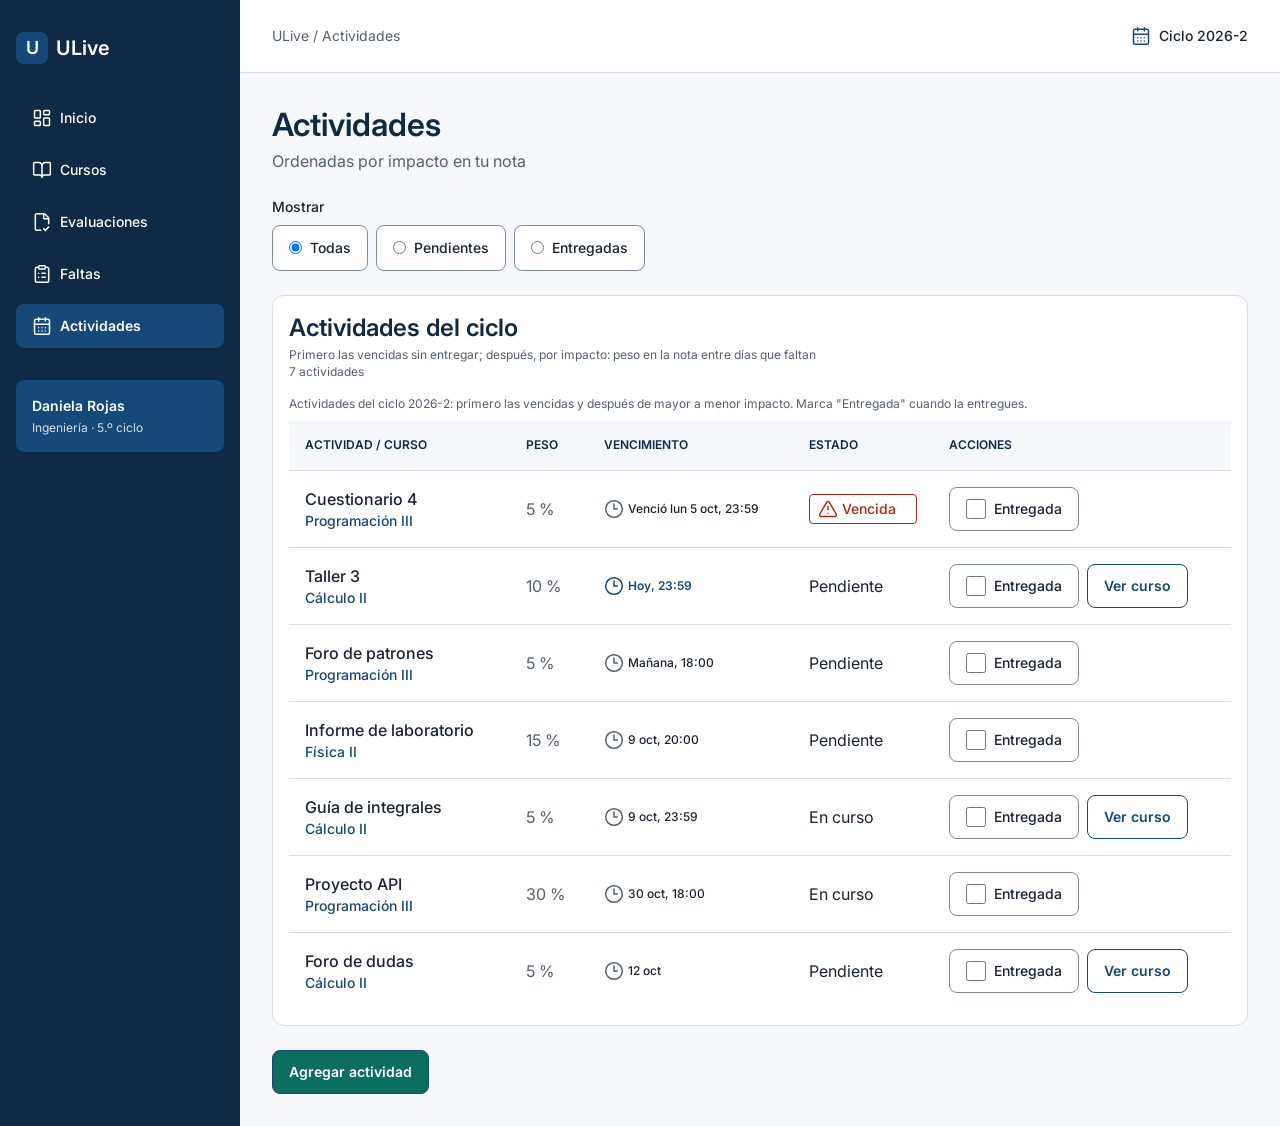
==== app/actividades.html @ b5608186 "Landing page y prototipo web de ULive" ====
<!DOCTYPE html>
<html lang="es">
<head>
  <meta charset="UTF-8">
  <meta name="viewport" content="width=device-width, initial-scale=1.0">
  <meta name="description" content="Actividades del ciclo en ULive, ordenadas por su impacto en tu nota: peso entre los días que faltan para la entrega.">
  <meta name="author" content="EduMetrics">
  <title>Actividades · ULive</title>
  <!-- Fuente Inter desde Google Fonts (pesos 400, 500 y 600) -->
  <link rel="stylesheet" href="https://fonts.googleapis.com/css2?family=Inter:wght@400;500;600&display=swap">
  <link rel="stylesheet" href="../css/base.css">
  <link rel="stylesheet" href="../css/app.css">
</head>
<body>
  <div class="app">

    <!-- Columna lateral (web) / barra inferior (móvil) con la navegación global -->
    <div class="lateral">
      <div class="lateral-contenido">
        <p class="marca-app marca-lateral"><span class="simbolo">U</span> ULive</p>
        <nav class="navegacion-app" aria-label="Navegación principal">
          <ul>
            <li>
              <a class="destino" href="inicio.html">
                <picture>
                  <source media="(max-width: 800px)" srcset="../img/nav-inicio-gris.svg">
                  <img src="../img/nav-inicio-blanco.svg" alt="">
                </picture>
                <span>Inicio</span>
              </a>
            </li>
            <li>
              <a class="destino" href="cursos.html">
                <picture>
                  <source media="(max-width: 800px)" srcset="../img/nav-cursos-gris.svg">
                  <img src="../img/nav-cursos-blanco.svg" alt="">
                </picture>
                <span>Cursos</span>
              </a>
            </li>
            <li>
              <a class="destino" href="evaluaciones.html">
                <picture>
                  <source media="(max-width: 800px)" srcset="../img/nav-evaluaciones-gris.svg">
                  <img src="../img/nav-evaluaciones-blanco.svg" alt="">
                </picture>
                <span>Evaluaciones</span>
              </a>
            </li>
            <li>
              <a class="destino" href="faltas.html">
                <picture>
                  <source media="(max-width: 800px)" srcset="../img/nav-faltas-gris.svg">
                  <img src="../img/nav-faltas-blanco.svg" alt="">
                </picture>
                <span>Faltas</span>
              </a>
            </li>
            <li>
              <a class="destino activa" href="actividades.html" aria-current="page">
                <picture>
                  <source media="(max-width: 800px)" srcset="../img/nav-actividades-primario.svg">
                  <img src="../img/nav-actividades-blanco.svg" alt="">
                </picture>
                <span>Actividades</span>
              </a>
            </li>
          </ul>
        </nav>
        <div class="perfil-lateral">
          <p class="perfil-nombre">Daniela Rojas</p>
          <p class="perfil-detalle">Ingeniería · 5.º ciclo</p>
        </div>
      </div>
    </div>

    <!-- Área principal -->
    <div class="area">
      <header class="barra-app">
        <p class="ruta">ULive / Actividades</p>
        <p class="ciclo"><img src="../img/icono-calendario-primario.svg" alt=""> Ciclo 2026-2</p>
        <p class="marca-app marca-movil"><span class="simbolo">U</span> ULive</p>
        <p class="perfil-movil"><img src="../img/icono-usuario.svg" alt=""> Estudiante</p>
      </header>

      <main class="contenido">
        <div class="titulo-pantalla">
          <h1>Actividades</h1>
          <p class="descripcion-pantalla">Ordenadas por impacto en tu nota</p>
        </div>

        <!-- Filtros: botones de opción; el JS oculta o muestra filas -->
        <fieldset class="filtros">
          <legend>Mostrar</legend>
          <div class="filtros-opciones">
            <label class="opcion-filtro" for="filtro-todas"><input type="radio" id="filtro-todas" name="filtro" value="todas" checked> Todas</label>
            <label class="opcion-filtro" for="filtro-pendientes"><input type="radio" id="filtro-pendientes" name="filtro" value="pendientes"> Pendientes</label>
            <label class="opcion-filtro" for="filtro-entregadas"><input type="radio" id="filtro-entregadas" name="filtro" value="entregadas"> Entregadas</label>
          </div>
        </fieldset>

        <section class="panel">
          <h2>Actividades del ciclo</h2>
          <p class="texto-auxiliar criterio">Primero las vencidas sin entregar; después, por impacto: peso en la nota entre días que faltan</p>
          <p id="conteo-actividades" class="texto-auxiliar" role="status">7 actividades</p>
          <table class="tabla-app tabla-con-margen tabla-actividades">
            <caption>Actividades del ciclo 2026-2: primero las vencidas y después de mayor a menor impacto. Marca "Entregada" cuando la entregues.</caption>
            <thead>
              <tr>
                <th>Actividad / curso</th>
                <th>Peso</th>
                <th>Vencimiento</th>
                <th>Estado</th>
                <th>Acciones</th>
              </tr>
            </thead>
            <tbody>
              <tr id="act-cuestionario-4">
                <td class="celda-nombre"><span id="nombre-cuestionario-4" class="tabla-nombre">Cuestionario 4</span><span class="tabla-curso">Programación III</span></td>
                <td class="celda-fecha"><span class="etiqueta-movil">Peso: </span><span class="cifra">5 %</span></td>
                <td><span class="actividad-vence"><img src="../img/icono-reloj-gris.svg" alt=""> Venció lun 5 oct, 23:59</span></td>
                <td><span class="etiqueta-movil">Estado: </span><span id="estado-cuestionario-4" class="estado estado-riesgo estado-tabla"><img id="icono-vencida-cuestionario-4" src="../img/icono-alerta-riesgo.svg" alt=""> <span id="estado-texto-cuestionario-4">Vencida</span></span></td>
                <td class="celda-accion">
                  <div class="acciones-fila">
                    <label class="opcion-casilla opcion-entregada" for="entregada-cuestionario-4"><input type="checkbox" id="entregada-cuestionario-4" aria-describedby="nombre-cuestionario-4"> Entregada</label>
                  </div>
                </td>
              </tr>
              <tr id="act-taller-3">
                <td class="celda-nombre"><span id="nombre-taller-3" class="tabla-nombre">Taller 3</span><span class="tabla-curso">Cálculo II</span></td>
                <td class="celda-fecha"><span class="etiqueta-movil">Peso: </span><span class="cifra">10 %</span></td>
                <td><span class="actividad-vence vence-pronto"><img src="../img/icono-reloj-primario.svg" alt=""> Hoy, 23:59</span></td>
                <td><span class="etiqueta-movil">Estado: </span><span id="estado-taller-3" class="estado-actividad">Pendiente</span></td>
                <td class="celda-accion">
                  <div class="acciones-fila">
                    <label class="opcion-casilla opcion-entregada" for="entregada-taller-3"><input type="checkbox" id="entregada-taller-3" aria-describedby="nombre-taller-3"> Entregada</label>
                    <a class="boton-app boton-secundario" href="curso.html">Ver curso</a>
                  </div>
                </td>
              </tr>
              <tr id="act-foro-patrones">
                <td class="celda-nombre"><span id="nombre-foro-patrones" class="tabla-nombre">Foro de patrones</span><span class="tabla-curso">Programación III</span></td>
                <td class="celda-fecha"><span class="etiqueta-movil">Peso: </span><span class="cifra">5 %</span></td>
                <td><span class="actividad-vence"><img src="../img/icono-reloj-gris.svg" alt=""> Mañana, 18:00</span></td>
                <td><span class="etiqueta-movil">Estado: </span><span id="estado-foro-patrones" class="estado-actividad">Pendiente</span></td>
                <td class="celda-accion">
                  <div class="acciones-fila">
                    <label class="opcion-casilla opcion-entregada" for="entregada-foro-patrones"><input type="checkbox" id="entregada-foro-patrones" aria-describedby="nombre-foro-patrones"> Entregada</label>
                  </div>
                </td>
              </tr>
              <tr id="act-informe-laboratorio">
                <td class="celda-nombre"><span id="nombre-informe-laboratorio" class="tabla-nombre">Informe de laboratorio</span><span class="tabla-curso">Física II</span></td>
                <td class="celda-fecha"><span class="etiqueta-movil">Peso: </span><span class="cifra">15 %</span></td>
                <td><span class="actividad-vence"><img src="../img/icono-reloj-gris.svg" alt=""> 9 oct, 20:00</span></td>
                <td><span class="etiqueta-movil">Estado: </span><span id="estado-informe-laboratorio" class="estado-actividad">Pendiente</span></td>
                <td class="celda-accion">
                  <div class="acciones-fila">
                    <label class="opcion-casilla opcion-entregada" for="entregada-informe-laboratorio"><input type="checkbox" id="entregada-informe-laboratorio" aria-describedby="nombre-informe-laboratorio"> Entregada</label>
                  </div>
                </td>
              </tr>
              <tr id="act-guia-integrales">
                <td class="celda-nombre"><span id="nombre-guia-integrales" class="tabla-nombre">Guía de integrales</span><span class="tabla-curso">Cálculo II</span></td>
                <td class="celda-fecha"><span class="etiqueta-movil">Peso: </span><span class="cifra">5 %</span></td>
                <td><span class="actividad-vence"><img src="../img/icono-reloj-gris.svg" alt=""> 9 oct, 23:59</span></td>
                <td><span class="etiqueta-movil">Estado: </span><span id="estado-guia-integrales" class="estado-actividad">En curso</span></td>
                <td class="celda-accion">
                  <div class="acciones-fila">
                    <label class="opcion-casilla opcion-entregada" for="entregada-guia-integrales"><input type="checkbox" id="entregada-guia-integrales" aria-describedby="nombre-guia-integrales"> Entregada</label>
                    <a class="boton-app boton-secundario" href="curso.html">Ver curso</a>
                  </div>
                </td>
              </tr>
              <tr id="act-proyecto-api">
                <td class="celda-nombre"><span id="nombre-proyecto-api" class="tabla-nombre">Proyecto API</span><span class="tabla-curso">Programación III</span></td>
                <td class="celda-fecha"><span class="etiqueta-movil">Peso: </span><span class="cifra">30 %</span></td>
                <td><span class="actividad-vence"><img src="../img/icono-reloj-gris.svg" alt=""> 30 oct, 18:00</span></td>
                <td><span class="etiqueta-movil">Estado: </span><span id="estado-proyecto-api" class="estado-actividad">En curso</span></td>
                <td class="celda-accion">
                  <div class="acciones-fila">
                    <label class="opcion-casilla opcion-entregada" for="entregada-proyecto-api"><input type="checkbox" id="entregada-proyecto-api" aria-describedby="nombre-proyecto-api"> Entregada</label>
                  </div>
                </td>
              </tr>
              <tr id="act-foro-dudas">
                <td class="celda-nombre"><span id="nombre-foro-dudas" class="tabla-nombre">Foro de dudas</span><span class="tabla-curso">Cálculo II</span></td>
                <td class="celda-fecha"><span class="etiqueta-movil">Peso: </span><span class="cifra">5 %</span></td>
                <td><span class="actividad-vence"><img src="../img/icono-reloj-gris.svg" alt=""> 12 oct</span></td>
                <td><span class="etiqueta-movil">Estado: </span><span id="estado-foro-dudas" class="estado-actividad">Pendiente</span></td>
                <td class="celda-accion">
                  <div class="acciones-fila">
                    <label class="opcion-casilla opcion-entregada" for="entregada-foro-dudas"><input type="checkbox" id="entregada-foro-dudas" aria-describedby="nombre-foro-dudas"> Entregada</label>
                    <a class="boton-app boton-secundario" href="curso.html">Ver curso</a>
                  </div>
                </td>
              </tr>
            </tbody>
          </table>
        </section>

        <div class="acciones-app acciones-pie">
          <a class="boton-app boton-principal" href="registrar-actividad.html">Agregar actividad</a>
        </div>
      </main>
    </div>
  </div>

  <script src="../js/calculos.js"></script>
  <script src="../js/actividades.js"></script>
</body>
</html>
---- css/base.css ----
/*
  ULive · Hoja de estilos base
  La comparten la landing y la app: tokens, tipografía, botones y campos.

  Tokens de color (se repiten como valores literales; no hay variables CSS):
  | Token              | Hex     | Uso                                                        |
  |--------------------|---------|------------------------------------------------------------|
  | Fondo              | #F5F7FA | Fondo general (60 %)                                       |
  | Superficie         | #FFFFFF | Tarjetas, formularios y modales                            |
  | Primario           | #15497A | Encabezado, navegación, títulos, botón secundario (30 %)   |
  | Primario oscuro    | #0F2A44 | Estado :active y títulos de sección                        |
  | Acento             | #0B6E5F | Acción principal de cada pantalla (10 %)                   |
  | Texto principal    | #1A2430 | Cuerpo de texto, notas y cifras                            |
  | Texto secundario   | #55606E | Etiquetas, descripciones y textos de ayuda                 |
  | Estado seguro      | #1B7F4B | Curso aprobado, margen holgado, confirmaciones             |
  | Estado de atención | #8A5A00 | Curso que depende del final, margen reducido               |
  | Estado de riesgo   | #B3261E | Riesgo de desaprobar, umbral superado, errores             |
  | Borde interactivo  | #7D8B99 | Bordes de campos, selectores y tarjetas seleccionables     |
  | Divisor            | #D6DEE7 | Separadores decorativos                                    |

  Espaciado: solo 4, 8, 16, 24 y 32 px.
  Radios: 4 px etiquetas de estado, 8 px botones/campos/tarjetas de actividad,
  12 px tarjetas de curso y modales.
*/

/* ---------- Reinicio mínimo ---------- */
* {
  box-sizing: border-box;
}

body {
  margin: 0;
  background-color: #F5F7FA;
  color: #1A2430;
  font-family: 'Inter', Arial, Helvetica, sans-serif;
  font-size: 16px;
  font-weight: 400;
  line-height: 1.5;
}

h1, h2, h3, p, ul {
  margin: 0;
}

/* Excepción: con el encabezado fijo, los saltos a #seccion y el foco con Tab
   se detienen más abajo para no quedar tapados por el encabezado.
   Web: 65 px de encabezado + 7 px que sobresale el contorno de foco = 72 px. */
html {
  scroll-padding-top: 72px;
}

/* Foco visible (lectura U3S12): contorno primario separado del elemento */
a:focus-visible,
button:focus-visible,
input:focus-visible,
select:focus-visible,
textarea:focus-visible,
summary:focus-visible {
  outline: 3px solid #15497A;
  outline-offset: 4px;
}

img {
  max-width: 100%;
  height: auto;
}

/* ---------- Tipografía (versión web) ---------- */
h1 {
  color: #0F2A44;
  font-size: 32px;
  font-weight: 600;
  line-height: 1.25;
}

h2 {
  color: #0F2A44;
  font-size: 24px;
  font-weight: 600;
  line-height: 1.3;
}

h3 {
  color: #1A2430;
  font-size: 20px;
  font-weight: 500;
  line-height: 1.4;
}

/* Párrafos con longitud de línea de unos 75 caracteres */
p {
  max-width: 680px;
}

/* Cuerpo destacado */
.texto-destacado {
  font-weight: 500;
}

/* Etiqueta */
label,
.etiqueta {
  color: #1A2430;
  font-size: 14px;
  font-weight: 500;
  line-height: 1.4;
}

/* Dato numérico grande */
.dato-numerico {
  font-size: 40px;
  font-weight: 600;
  line-height: 1.1;
}

/* Texto auxiliar */
.texto-auxiliar {
  color: #55606E;
  font-size: 12px;
  font-weight: 400;
  line-height: 1.4;
}

/* ---------- Contenedores ---------- */
.contenedor {
  max-width: 1344px;
  margin: 0 auto;
  padding: 0 32px;
}

/* ---------- Botones ---------- */
/* 8 + 30 + 8 + 2 de borde = 48 px de alto, como en el mockup */
.boton {
  display: block;
  min-height: 44px;
  padding: 8px 24px;
  border: 1px solid #15497A;
  border-radius: 8px;
  font-family: 'Inter', Arial, Helvetica, sans-serif;
  font-size: 16px;
  font-weight: 600;
  line-height: 30px;
  text-align: center;
  text-decoration: none;
  white-space: nowrap;
  cursor: pointer;
}

/* Botón secundario: borde y texto primario sobre superficie */
.boton-secundario {
  background-color: #FFFFFF;
  color: #15497A;
}

.boton-secundario:hover {
  text-decoration: underline;
}

.boton-secundario:active {
  border-color: #0F2A44;
  color: #0F2A44;
}

/* Botón principal: el único elemento con color de acento */
.boton-principal {
  background-color: #0B6E5F;
  border-color: #0B6E5F;
  color: #FFFFFF;
}

.boton-principal:hover {
  text-decoration: underline;
}

.boton-principal:active {
  background-color: #0F2A44;
  border-color: #0F2A44;
}

/* ---------- Campos ---------- */
.campo {
  display: block;
  width: 100%;
  min-height: 44px;
  padding: 8px 16px;
  border: 1px solid #7D8B99;
  border-radius: 8px;
  background-color: #FFFFFF;
  color: #1A2430;
  font-family: 'Inter', Arial, Helvetica, sans-serif;
  font-size: 16px;
  font-weight: 400;
  line-height: 30px;
}

.campo:hover {
  border-color: #15497A;
}

/* Mensajes de error junto al campo */
.mensaje-error {
  color: #B3261E;
  font-size: 14px;
  font-weight: 500;
  line-height: 1.4;
}

/* ---------- Móvil ---------- */
@media screen and (max-width: 800px) {
  h1 {
    font-size: 24px;
  }

  h2 {
    font-size: 20px;
  }

  h3 {
    font-size: 18px;
  }

  .dato-numerico {
    font-size: 32px;
  }

  .contenedor {
    padding: 0 16px;
  }

  /* Móvil: 114 px de encabezado + 7 px del contorno, redondeado a 124 px */
  html {
    scroll-padding-top: 124px;
  }
}
---- css/app.css ----
/*
  ULive · Estilos de la app (navegación global y pantallas)
  Se carga después de css/base.css, que tiene los tokens, la tipografía y los campos.
  Primero la versión web y al final la media query móvil.
  Colores: solo los de la tabla de tokens de css/base.css.
*/

/* ---------- Cifras con unidad ---------- */
/* Una cifra y su "%" no se separan en dos líneas */
.cifra {
  white-space: nowrap;
}

/* ---------- Página ---------- */
/* La página ocupa al menos el alto de la ventana, para que la columna
   lateral oscura llegue hasta abajo aunque el contenido sea corto */
html,
body {
  height: 100%;
}

/* Excepción de la navegación fija: en la app no hay encabezado fijo arriba,
   así que los saltos y el foco solo dejan un pequeño margen */
html {
  scroll-padding-top: 8px;
}

/* ---------- Estructura: columna lateral + área principal ---------- */
.app {
  display: flex;
  flex-direction: row;
  min-height: 100%;
}

.lateral {
  width: 240px;
  min-width: 240px;
  background-color: #0F2A44;
}

/* Excepción: el contenido de la columna lateral queda fijo al desplazarse */
.lateral-contenido {
  position: sticky;
  top: 0;
  padding: 32px 16px 24px 16px;
}

.area {
  flex: 1;
  min-width: 0;
}

/* ---------- Marca ---------- */
.marca-app {
  display: flex;
  flex-direction: row;
  color: #FFFFFF;
  font-size: 20px;
  font-weight: 600;
  line-height: 32px;
}

/* Símbolo "U": primario sobre la columna oscura (el acento queda para la acción principal) */
.simbolo {
  display: block;
  width: 32px;
  height: 32px;
  margin-right: 8px;
  border-radius: 8px;
  background-color: #15497A;
  color: #FFFFFF;
  font-size: 18px;
  font-weight: 600;
  line-height: 32px;
  text-align: center;
}

/* ---------- Navegación global (web: menú lateral) ---------- */
.navegacion-app ul {
  margin: 32px 0;
  padding: 0;
}

.navegacion-app li {
  display: block;
  margin-top: 8px;
}

.navegacion-app li:first-child {
  margin-top: 0;
}

.destino {
  display: flex;
  flex-direction: row;
  min-height: 44px;
  padding: 0 16px;
  border-radius: 8px;
  color: #FFFFFF;
  font-size: 14px;
  font-weight: 500;
  line-height: 44px;
  text-decoration: none;
}

.destino picture {
  display: block;
  margin-top: auto;
  margin-bottom: auto;
  margin-right: 8px;
}

.destino img {
  display: block;
  width: 20px;
  height: 20px;
}

.destino:hover {
  text-decoration: underline;
}

/* Sección activa: cambia el fondo y el peso de la letra, no solo el color */
.destino.activa {
  background-color: #15497A;
  font-weight: 600;
}

.perfil-lateral {
  padding: 16px;
  border-radius: 8px;
  background-color: #15497A;
}

.perfil-nombre {
  color: #FFFFFF;
  font-size: 14px;
  font-weight: 600;
  line-height: 1.4;
}

.perfil-detalle {
  margin-top: 4px;
  color: #D6DEE7;
  font-size: 12px;
  line-height: 1.4;
}

/* ---------- Barra superior ---------- */
.barra-app {
  display: flex;
  flex-direction: row;
  padding: 16px 32px;
  border-bottom: 1px solid #D6DEE7;
  background-color: #FFFFFF;
}

.ruta {
  margin-right: auto;
  color: #55606E;
  font-size: 14px;
  line-height: 40px;
}

.ciclo {
  display: flex;
  flex-direction: row;
  color: #1A2430;
  font-size: 14px;
  font-weight: 500;
  line-height: 40px;
}

.ciclo img,
.perfil-movil img {
  display: block;
  width: 20px;
  height: 20px;
  margin-top: auto;
  margin-bottom: auto;
  margin-right: 8px;
}

/* Marca y perfil de la barra móvil: en web ya están en la columna lateral */
.marca-movil,
.perfil-movil {
  display: none;
}

/* ---------- Contenido ---------- */
.contenido {
  padding: 32px;
}

.titulo-pantalla {
  margin-bottom: 24px;
}

.descripcion-pantalla {
  margin-top: 4px;
  color: #55606E;
}

/* Botones de la app: 8 + 26 + 8 + 2 de borde = 44 px de alto */
.boton-app {
  display: block;
  min-height: 44px;
  padding: 8px 16px;
  border: 1px solid #15497A;
  border-radius: 8px;
  font-family: 'Inter', Arial, Helvetica, sans-serif;
  font-size: 14px;
  font-weight: 600;
  line-height: 26px;
  text-align: center;
  text-decoration: none;
  white-space: nowrap;
  cursor: pointer;
}

.acciones-app {
  display: flex;
  flex-direction: row;
}

.boton-ancho {
  flex: 1;
}

/* ---------- Tarjetas de resumen ---------- */
.resumenes {
  display: flex;
  flex-direction: row;
  flex-wrap: wrap;
  margin-bottom: 24px;
}

.resumen {
  display: block;
  flex: 1;
  margin-left: 16px;
  padding: 16px;
  border: 1px solid #D6DEE7;
  border-radius: 12px;
  background-color: #FFFFFF;
  color: #1A2430;
  text-decoration: none;
}

.resumen:first-child {
  margin-left: 0;
}

.resumen-etiqueta {
  display: block;
  color: #55606E;
  font-size: 14px;
  font-weight: 500;
  line-height: 1.4;
}

.resumen-valor {
  display: block;
  margin-top: 4px;
  color: #0F2A44;
  font-size: 24px;
  font-weight: 600;
  line-height: 1.1;
}

.resumen-nota {
  display: block;
  margin-top: 4px;
  color: #55606E;
  font-size: 12px;
  line-height: 1.4;
}

/* Variante resaltada (enlace a Faltas) */
.resumen-destacado {
  border: 2px solid #15497A;
}

.resumen-destacado:hover .resumen-etiqueta {
  text-decoration: underline;
}

/* ---------- Columnas de Inicio ---------- */
.columnas {
  display: flex;
  flex-direction: row;
}

.columna-principal {
  flex: 1;
  min-width: 0;
}

.columna-secundaria {
  width: 390px;
  margin-left: 24px;
}

.columna-principal .notificacion,
.columna-secundaria .panel,
.columna-secundaria .alerta-faltas {
  margin-bottom: 24px;
}

/* ---------- Notificación prioritaria ---------- */
.notificacion {
  padding: 24px;
  border-radius: 12px;
  background-color: #0F2A44;
}

.notificacion-cabecera {
  display: flex;
  flex-direction: row;
}

.notificacion-etiqueta {
  margin-right: auto;
  padding: 4px 8px;
  border-radius: 4px;
  background-color: #FFFFFF;
  color: #0F2A44;
  font-size: 14px;
  font-weight: 500;
  line-height: 1.4;
  text-transform: uppercase;
}

.notificacion-plazo {
  margin-top: auto;
  margin-bottom: auto;
  color: #FFFFFF;
  font-size: 14px;
  line-height: 1.4;
}

.notificacion-titulo {
  margin-top: 16px;
  color: #FFFFFF;
  font-size: 20px;
  font-weight: 600;
  line-height: 1.4;
}

.notificacion-descripcion {
  margin-top: 8px;
  color: #D6DEE7;
}

.notificacion .acciones-app {
  margin-top: 16px;
}

/* ---------- Panel (bloque blanco con título) ---------- */
.panel {
  padding: 16px;
  border: 1px solid #D6DEE7;
  border-radius: 12px;
  background-color: #FFFFFF;
}

.panel-cabecera {
  display: flex;
  flex-direction: row;
}

.panel-titulos {
  flex: 1;
  margin-right: 16px;
}

.panel-cabecera .boton-app {
  margin-top: auto;
}

.criterio {
  margin-top: 4px;
}

/* ---------- Filas de curso ---------- */
.lista-cursos,
.lista-actividades {
  margin: 16px 0 0 0;
  padding: 0;
}

.lista-cursos li,
.lista-actividades li {
  display: block;
  margin-top: 8px;
}

.lista-cursos li:first-child,
.lista-actividades li:first-child {
  margin-top: 0;
}

.fila-curso {
  display: flex;
  flex-direction: row;
  padding: 16px;
  border: 1px solid #D6DEE7;
  border-radius: 12px;
  background-color: #FFFFFF;
  color: #1A2430;
  text-decoration: none;
}

.icono-curso {
  display: block;
  width: 40px;
  height: 40px;
  padding: 8px;
  border-radius: 8px;
  background-color: #F5F7FA;
}

.icono-curso img {
  display: block;
  width: 24px;
  height: 24px;
}

.curso-info {
  display: block;
  flex: 1;
  min-width: 0;
  margin: auto 16px;
}

.curso-nombre {
  display: block;
  font-weight: 500;
}

.curso-detalle {
  display: block;
  color: #55606E;
  font-size: 12px;
  line-height: 1.4;
}

.curso-nota {
  display: block;
  margin-top: auto;
  margin-bottom: auto;
  color: #0F2A44;
  font-size: 20px;
  font-weight: 600;
  line-height: 1.1;
}

/* Solo las filas que llevan a otra pantalla tienen aspecto de clicables */
.fila-enlace:hover .curso-nombre,
.fila-enlace:hover .actividad-nombre {
  text-decoration: underline;
}

/* ---------- Indicadores de estado: color + ícono + texto ---------- */
.estado {
  display: flex;
  flex-direction: row;
  margin: auto 16px auto 0;
  padding: 4px 8px;
  border: 1px solid #55606E;
  border-radius: 4px;
  background-color: #FFFFFF;
  font-size: 14px;
  font-weight: 500;
  line-height: 1.4;
  white-space: nowrap;
}

.estado img {
  display: block;
  width: 20px;
  height: 20px;
  margin-right: 4px;
}

.estado-seguro {
  border-color: #1B7F4B;
  color: #1B7F4B;
}

.estado-atencion {
  border-color: #8A5A00;
  color: #8A5A00;
}

.estado-riesgo {
  border-color: #B3261E;
  color: #B3261E;
}

/* Estado sin color de situación académica (Pendiente, En curso) */
.estado-neutro {
  display: block;
  padding: 0 8px;
  border: 1px solid #7D8B99;
  border-radius: 4px;
  background-color: #F5F7FA;
  color: #1A2430;
  font-size: 14px;
  font-weight: 500;
  line-height: 1.4;
  white-space: nowrap;
}

/* ---------- Tarjetas de actividad ---------- */
.tarjeta-actividad {
  display: block;
  padding: 8px;
  border: 1px solid #D6DEE7;
  border-radius: 8px;
  background-color: #FFFFFF;
  color: #1A2430;
  text-decoration: none;
}

.actividad-prioritaria {
  border: 2px solid #15497A;
}

.actividad-cabecera {
  display: flex;
  flex-direction: row;
}

.actividad-nombre {
  display: block;
  flex: 1;
  margin-right: 8px;
  font-weight: 500;
}

.actividad-curso {
  display: block;
  margin-top: 4px;
  color: #15497A;
  font-size: 14px;
  font-weight: 500;
  line-height: 1.4;
}

.actividad-fechas {
  display: flex;
  flex-direction: row;
  margin-top: 4px;
}

.actividad-peso,
.actividad-vence {
  display: flex;
  flex-direction: row;
  font-size: 12px;
  line-height: 20px;
}

.actividad-peso {
  margin-right: auto;
  color: #55606E;
}

.actividad-vence {
  color: #1A2430;
  font-weight: 500;
}

.actividad-peso img,
.actividad-vence img {
  display: block;
  width: 20px;
  height: 20px;
  margin-right: 4px;
}

/* Vence hoy: primario y más peso */
.vence-pronto {
  color: #15497A;
  font-weight: 600;
}

/* ---------- Alerta de faltas ---------- */
.alerta-faltas {
  padding: 24px;
  border: 2px solid #8A5A00;
  border-radius: 12px;
  background-color: #FFFFFF;
}

.alerta-titulo {
  display: flex;
  flex-direction: row;
  color: #8A5A00;
  font-size: 24px;
  font-weight: 600;
  line-height: 1.3;
}

.alerta-titulo img {
  display: block;
  width: 32px;
  height: 32px;
  margin-right: 8px;
}

.alerta-resumen {
  display: flex;
  flex-direction: row;
  margin-top: 16px;
  font-size: 14px;
  line-height: 1.4;
}

.alerta-dato {
  margin-right: auto;
  font-weight: 500;
}

.alerta-porcentaje {
  color: #55606E;
}

/* Barra de progreso: el ancho del avance se fija con una clase por porcentaje */
.progreso {
  height: 8px;
  margin-top: 16px;
  border: 1px solid #D6DEE7;
  border-radius: 4px;
  background-color: #F5F7FA;
}

.progreso-avance {
  height: 6px;
  border-radius: 4px;
  background-color: #8A5A00;
}

.avance-67 {
  width: 67%;
}

/* ---------- Pantallas con solo mockup móvil: columna centrada ---------- */
.columna-estrecha {
  max-width: 480px;
  margin: 0 auto;
}

/* Bienvenida no lleva navegación: la barra muestra la marca y el perfil también en web */
.barra-bienvenida .marca-movil,
.barra-bienvenida .perfil-movil {
  display: flex;
  flex-direction: row;
}

.barra-bienvenida .marca-movil {
  margin-right: auto;
  color: #0F2A44;
  font-size: 18px;
  line-height: 40px;
}

.barra-bienvenida .marca-movil .simbolo {
  margin-top: auto;
  margin-bottom: auto;
  background-color: #0F2A44;
}

.barra-bienvenida .perfil-movil {
  color: #1A2430;
  font-size: 12px;
  font-weight: 500;
  line-height: 40px;
}

.barra-bienvenida .perfil-movil img {
  width: 24px;
  height: 24px;
}

/* ---------- Tarjeta genérica y bloques apilados ---------- */
.tarjeta-app {
  margin-bottom: 16px;
  padding: 16px;
  border: 1px solid #D6DEE7;
  border-radius: 12px;
  background-color: #FFFFFF;
}

.tarjeta-app h2 {
  margin-bottom: 8px;
}

/* ---------- Campos de formulario ---------- */
.grupo-campo {
  margin-top: 16px;
}

.grupo-campo:first-child {
  margin-top: 0;
}

.grupo-campo label {
  display: block;
  margin-bottom: 8px;
}

/* Fecha y hora de entrega: dos campos agrupados con fieldset y legend */
.grupo-fecha {
  padding: 0;
  border: 0;
}

.grupo-fecha legend {
  margin-bottom: 8px;
  padding: 0;
  color: #1A2430;
  font-size: 14px;
  font-weight: 500;
  line-height: 1.4;
}

.fecha-hora {
  display: flex;
  flex-direction: row;
  flex-wrap: wrap;
}

.fecha-hora-campo {
  flex: 1;
  min-width: 0;
  margin-left: 16px;
}

.fecha-hora-campo:first-child {
  margin-left: 0;
}

.grupo-fecha .fecha-hora-campo label {
  color: #55606E;
  font-size: 12px;
  font-weight: 400;
  margin-bottom: 4px;
}

.grupo-fecha .mensaje-error {
  margin-top: 4px;
}

/* Registrar actividad: los datos de impacto empiezan ocultos; el JS los muestra con display: inline */
.impacto-datos {
  display: none;
}

/* El select usa los estilos de .campo (base.css); solo se ajusta su alto */
select.campo {
  min-height: 48px;
}

.ayuda {
  margin-top: 8px;
}

.grupo-campo .mensaje-error {
  margin-top: 4px;
}

/* ---------- Acciones apiladas (botón principal arriba, secundario abajo) ---------- */
.acciones-apiladas .boton-app {
  width: 100%;
  margin-top: 8px;
}

.acciones-apiladas .boton-app:first-child {
  margin-top: 0;
}

/* ---------- Caja de estado en línea (resultado o aviso) ---------- */
.caja-estado {
  display: flex;
  flex-direction: row;
  margin-bottom: 16px;
  padding: 16px;
  border: 1px solid #7D8B99;
  border-radius: 8px;
  background-color: #FFFFFF;
}

.caja-estado img {
  display: block;
  width: 24px;
  height: 24px;
  margin-right: 8px;
}

.caja-estado-texto {
  flex: 1;
  min-width: 0;
}

.caja-titulo {
  font-weight: 600;
}

.caja-detalle {
  margin-top: 4px;
  color: #55606E;
  font-size: 14px;
  line-height: 1.4;
}

.caja-segura {
  border-color: #1B7F4B;
}

.caja-segura .caja-titulo {
  color: #1B7F4B;
}

/* ---------- Lista con separadores (Mis cursos) ---------- */
.lista-separada {
  margin: 0;
  padding: 0;
}

/* Separador arriba de cada fila salvo la primera (no se usa :last-child) */
.lista-separada li {
  display: block;
  border-top: 1px solid #D6DEE7;
}

.lista-separada li:first-child {
  border-top: 0;
}

.elemento-lista {
  display: flex;
  flex-direction: row;
  padding: 8px 0;
  color: #1A2430;
  text-decoration: none;
}

/* Caja de 32 px con el ícono de 24 px (4 + 24 + 4) */
.elemento-lista .icono-curso {
  width: 32px;
  height: 32px;
  margin-top: auto;
  margin-bottom: auto;
  padding: 4px;
}

.elemento-lista .curso-info {
  margin: auto 16px;
}

.elemento-lista .estado {
  margin: 4px 0 0 0;
}

/* El indicador dentro de la columna de información solo ocupa el ancho de su texto */
.estado-linea {
  display: flex;
  flex-direction: row;
}

/* ---------- Fórmula de evaluación (Registrar curso) ---------- */
.fila-formula {
  display: flex;
  flex-direction: row;
  flex-wrap: wrap;
  padding: 8px 0;
  border-top: 1px solid #D6DEE7;
}

.fila-formula:first-child {
  border-top: 0;
}

.fila-formula label {
  display: block;
  flex: 1;
  min-width: 0;
  margin: auto 16px auto 0;
}

.formula-codigo {
  display: block;
  color: #1A2430;
  font-size: 16px;
  font-weight: 500;
  line-height: 1.5;
}

.formula-nombre {
  display: block;
  color: #55606E;
  font-size: 12px;
  font-weight: 400;
  line-height: 1.4;
}

.fila-formula .campo {
  width: 80px;
  text-align: right;
}

.unidad {
  margin: auto 0 auto 8px;
  color: #0F2A44;
  font-size: 20px;
  font-weight: 600;
  line-height: 1.1;
}

/* Aviso de un peso concreto: ocupa una línea propia debajo del campo */
.aviso-peso {
  width: 100%;
  max-width: none;
}

.lista-formula {
  margin-bottom: 16px;
}

.tarjeta-app .caja-suma {
  margin-bottom: 0;
}

/* Íconos que empiezan ocultos; el JS los muestra con display: block */
.caja-estado .icono-oculto {
  display: none;
}

/* ---------- Más tonos de la caja de estado ---------- */
.caja-atencion {
  border-color: #8A5A00;
}

.caja-atencion .caja-titulo {
  color: #8A5A00;
}

.caja-riesgo {
  border-color: #B3261E;
}

.caja-riesgo .caja-titulo {
  color: #B3261E;
}

/* Informativa: sin color de estado, borde y título primarios */
.caja-info {
  border-color: #15497A;
}

.caja-info .caja-titulo {
  color: #15497A;
}

/* ---------- Dos columnas (Detalle, Simulación, Resultado) ---------- */
.dos-columnas {
  display: flex;
  flex-direction: row;
}

.columna-ancha {
  flex: 1;
  min-width: 0;
}

.columna-lado {
  width: 390px;
  margin-left: 24px;
}

.columna-formulario {
  width: 560px;
  margin-right: 24px;
}

/* ---------- Tabla que en móvil es lista ---------- */
.tabla-app {
  width: 100%;
  border-collapse: collapse;
}

.tabla-app caption {
  padding-bottom: 8px;
  color: #55606E;
  font-size: 12px;
  line-height: 1.4;
  text-align: left;
}

.tabla-app th {
  padding: 16px;
  background-color: #F5F7FA;
  color: #0F2A44;
  font-size: 12px;
  font-weight: 600;
  line-height: 1.4;
  text-align: left;
  text-transform: uppercase;
}

.tabla-app td {
  padding: 16px;
  border-top: 1px solid #D6DEE7;
  color: #1A2430;
  vertical-align: middle;
}

.tabla-app .celda-nombre {
  font-weight: 500;
}

.tabla-app .celda-fecha {
  color: #55606E;
}

.tabla-app .celda-resultado {
  color: #15497A;
  font-size: 14px;
  font-weight: 500;
}

.tabla-con-margen {
  margin-top: 16px;
}

/* Acción principal al pie de una pantalla */
.acciones-pie {
  margin-top: 24px;
}

.panel-pie {
  margin-top: 24px;
}

.panel-pie .acciones-pie {
  margin-top: 16px;
}

/* Botón con ícono: ícono y texto centrados con márgenes automáticos */
.boton-con-icono {
  display: flex;
  flex-direction: row;
}

.boton-con-icono img {
  display: block;
  width: 20px;
  height: 20px;
  margin: auto 8px auto auto;
}

.boton-con-icono span {
  margin-right: auto;
}

/* Actividades: nombre y curso en la misma celda, uno debajo del otro */
.tabla-nombre {
  display: block;
  font-weight: 500;
}

.tabla-curso {
  display: block;
  color: #15497A;
  font-size: 14px;
  font-weight: 500;
  line-height: 1.4;
}

/* Nombre de la columna dentro de cada celda: solo en móvil */
.etiqueta-movil {
  display: none;
}

/* ---------- Filtros (botones de opción) ---------- */
.filtros {
  margin: 0 0 16px 0;
  padding: 0;
  border: 0;
}

.filtros legend {
  margin-bottom: 8px;
  padding: 0;
  color: #1A2430;
  font-size: 14px;
  font-weight: 500;
  line-height: 1.4;
}

.filtros-opciones {
  display: flex;
  flex-direction: row;
  flex-wrap: wrap;
}

.opcion-filtro {
  display: flex;
  flex-direction: row;
  min-height: 44px;
  margin: 0 8px 8px 0;
  padding: 0 16px;
  border: 1px solid #7D8B99;
  border-radius: 8px;
  background-color: #FFFFFF;
  color: #1A2430;
  font-size: 14px;
  font-weight: 500;
  line-height: 44px;
  cursor: pointer;
}

.opcion-filtro input {
  margin: auto 8px auto 0;
}

.opcion-filtro:hover {
  border-color: #15497A;
}

/* ---------- Panel de resultado (Simulación y Resultado) ---------- */
.panel-resultado {
  padding: 32px;
  border: 2px solid #15497A;
  border-radius: 12px;
  background-color: #FFFFFF;
  text-align: center;
}

/* Caja de 48 px con el ícono de 32 px (8 + 32 + 8) */
.icono-resultado {
  display: block;
  width: 48px;
  height: 48px;
  margin: 0 auto 16px auto;
  padding: 8px;
  border-radius: 12px;
  background-color: #F5F7FA;
}

.icono-resultado img {
  display: block;
  width: 32px;
  height: 32px;
}

.resultado-antetitulo {
  max-width: none;
  color: #55606E;
  font-size: 14px;
  font-weight: 600;
  line-height: 1.4;
  text-transform: uppercase;
}

.resultado-cifra {
  max-width: none;
  margin-top: 16px;
  color: #0F2A44;
}

.resultado-texto {
  max-width: none;
  margin-top: 8px;
  font-size: 20px;
  line-height: 1.4;
}

.resultado-detalle {
  max-width: none;
  margin-top: 8px;
  color: #55606E;
  font-size: 14px;
  line-height: 1.4;
}

.panel-resultado .caja-estado,
.panel-resultado .resumenes {
  margin-top: 16px;
  text-align: left;
}

.panel-resultado .estado-linea {
  margin-top: 16px;
}

/* El indicador centrado dentro del panel */
.panel-resultado .estado {
  margin: 0 auto;
}

/* Indicadores que empiezan ocultos; el JS muestra el del estado con display: flex */
.estado.estado-oculto {
  display: none;
}

.acciones-formulario {
  margin-top: 16px;
}

.panel-resultado .acciones-app {
  margin-top: 16px;
}

/* Simulación: el resultado (J5, J17) empieza oculto; el JS lo muestra con display: block */
.vista-resultado {
  display: none;
  margin-top: 16px;
}

.vista-resultado h2 {
  margin-bottom: 16px;
}

/* Anuncio del resultado: vacío y sin alto hasta que el JS escribe el resumen */
.resultado-anuncio {
  max-width: none;
  color: #1A2430;
  font-weight: 500;
}

.lista-desglose {
  margin-top: 8px;
}

.estado-separado {
  margin: 16px 0 8px 0;
}

.estado-separado .estado {
  margin: 0;
}

/* ---------- Faltas ---------- */
.fila-separada {
  margin-top: 24px;
}

.resumenes-faltas {
  margin-bottom: 0;
}

.titulo-con-icono {
  display: flex;
  flex-direction: row;
}

.titulo-con-icono img {
  display: block;
  width: 24px;
  height: 24px;
  margin: auto 8px auto 0;
}

.regla-texto {
  margin-top: 8px;
}

.regla-nota {
  margin-top: 16px;
  padding-top: 16px;
  border-top: 1px solid #D6DEE7;
}

/* Botón que puede ocupar dos líneas (texto largo) */
.boton-ancho {
  white-space: normal;
}

/* Casilla con título y detalle (Falta justificada): toda la etiqueta es el área táctil */
.opcion-casilla {
  display: flex;
  flex-direction: row;
  min-height: 44px;
  padding: 16px;
  border: 1px solid #7D8B99;
  border-radius: 8px;
  cursor: pointer;
}

/* Dentro de un grupo de campo, la etiqueta de la casilla sigue siendo una fila */
.grupo-campo .opcion-casilla {
  display: flex;
  margin-bottom: 0;
}

.opcion-casilla input {
  width: 20px;
  height: 20px;
  margin: 4px 16px 0 0;
}

.casilla-texto {
  display: block;
  flex: 1;
}

.casilla-titulo {
  display: block;
  color: #1A2430;
  font-size: 16px;
  font-weight: 500;
  line-height: 1.5;
}

.casilla-detalle {
  display: block;
  color: #55606E;
  font-size: 12px;
  font-weight: 400;
  line-height: 1.4;
}

.opcion-casilla:hover {
  border-color: #15497A;
}

/* Faltas registradas (J25) */
.lista-faltas li {
  padding: 8px 0;
}

.falta-fecha {
  font-weight: 500;
}

/* Desglose y vista previa: filas con valor a la derecha */
.valor-fila {
  margin: auto 0;
  color: #0F2A44;
  font-size: 20px;
  font-weight: 600;
  line-height: 1.1;
  white-space: nowrap;
}

.vista-previa-nota {
  margin-bottom: 16px;
}

.caja-separada {
  margin-top: 16px;
  margin-bottom: 0;
}

/* Vista previa de Registrar nota: antes → después */
.comparacion {
  display: flex;
  flex-direction: row;
}

.comparacion .resumen {
  margin-left: 8px;
}

.comparacion .resumen:first-child {
  margin-left: 0;
}

/* ---------- Cambio de turno (J21) y Simulador de matrícula (J22) ---------- */
/* Dato que no se edita (Turno actual): mismo aspecto que el texto del campo, sin borde */
.dato-fijo {
  margin-top: 8px;
  color: #1A2430;
}

/* Bloques que dependen del turno: empiezan ocultos y el JS los muestra con display: block */
.bloque-turno {
  display: none;
}

/* Indicador con un ícono por tono: el JS muestra solo el que corresponde */
.estado .icono-oculto {
  display: none;
}

/* Grupo de opciones dentro de una tarjeta, con su leyenda como título.
   La tarjeta es un div que envuelve al fieldset: si el borde fuera del fieldset,
   la leyenda quedaría sobre la línea del borde. */
.grupo-opciones {
  margin: 0;
  padding: 0;
  border: 0;
}

.grupo-opciones legend {
  padding: 0;
  color: #0F2A44;
  font-size: 24px;
  font-weight: 600;
  line-height: 1.3;
}

.grupo-opciones .opcion-casilla {
  margin-top: 8px;
}

.grupo-opciones .texto-auxiliar {
  margin-top: 4px;
}

.grupo-opciones .mensaje-error {
  margin-top: 8px;
}

/* Fila de curso: casilla, nombre y créditos a la derecha */
.opcion-curso {
  padding: 8px 16px;
}

.opcion-curso .casilla-texto {
  margin: auto 0;
}

.opcion-curso input {
  margin: auto 16px auto 0;
}

.creditos-curso {
  margin: auto 0 auto 8px;
  color: #55606E;
  font-size: 14px;
  font-weight: 500;
  line-height: 1.4;
}

/* Curso que no se puede elegir: sin casilla ni cursor de clic, borde punteado y texto
   secundario sin transparencia (opacity bajaba el contraste y, al crear un contexto de
   apilamiento, el curso se pintaba encima de la barra inferior fija) */
.curso-bloqueado {
  border-style: dashed;
  cursor: default;
}

.curso-bloqueado .casilla-titulo {
  color: #55606E;
}

.curso-bloqueado:hover {
  border-color: #7D8B99;
}

/* Promedio y tope (J22): separados del aviso de la regla */
.resumenes-matricula {
  margin-bottom: 16px;
}

/* Tarjeta de resumen resaltada sin ser enlace (Tope de créditos) */
.resumen-resaltado {
  border: 2px solid #15497A;
}

/* ---------- Actividades: casilla "Entregada" (HU-17) ---------- */
/* La casilla y "Ver curso" van en fila dentro de la celda de acciones */
.acciones-fila {
  display: flex;
  flex-direction: row;
  flex-wrap: wrap;
}

.acciones-fila .boton-app {
  margin-left: 8px;
}

/* Toda la etiqueta es el área táctil (44 px de alto) */
.opcion-entregada {
  padding: 0 16px;
  color: #1A2430;
  font-size: 14px;
  font-weight: 500;
  line-height: 42px;
  white-space: nowrap;
}

.opcion-entregada input {
  width: 20px;
  height: 20px;
  margin: auto 8px auto 0;
}

/* Indicador de estado dentro de una celda de tabla: solo el ancho de su texto */
.estado-tabla {
  margin: 0;
}

/* ---------- Nota calculada y nota oficial (HU-13) ---------- */
/* Enlace a la regla dentro de una caja: línea propia con área táctil de 44 px */
.enlace-regla {
  margin-top: 4px;
  font-size: 14px;
  font-weight: 500;
  line-height: 44px;
}

.enlace-regla a {
  display: block;
  min-height: 44px;
  color: #15497A;
}

.enlace-regla a:hover {
  text-decoration: none;
}

/* En el resultado de Simulación la caja va alineada a la izquierda, como las demás */
.caja-redondeo {
  margin-top: 16px;
  text-align: left;
}

/* =========================================================
   Móvil: una columna, barra superior y navegación inferior
   ========================================================= */
@media screen and (max-width: 800px) {
  /* La barra inferior fija no debe tapar el elemento con foco */
  html {
    scroll-padding-bottom: 80px;
  }

  /* El área va arriba y la navegación (primera en el HTML) abajo */
  .app {
    flex-direction: column-reverse;
  }

  /* Excepción: la barra inferior queda fija al desplazarse */
  .lateral {
    position: sticky;
    bottom: 0;
    width: auto;
    min-width: 0;
    border-top: 1px solid #D6DEE7;
    background-color: #FFFFFF;
  }

  .lateral-contenido {
    padding: 8px;
  }

  /* Marca y perfil de la columna lateral: se repiten en la barra superior móvil */
  .marca-lateral,
  .perfil-lateral {
    display: none;
  }

  .navegacion-app ul {
    display: flex;
    flex-direction: row;
    margin: 0;
  }

  .navegacion-app li {
    flex: 1;
    min-width: 0;
    margin-top: 0;
    margin-left: 4px;
  }

  .navegacion-app li:first-child {
    margin-left: 0;
  }

  .destino {
    display: block;
    min-height: 56px;
    padding: 8px 0;
    color: #55606E;
    font-size: 12px;
    line-height: 1.4;
    text-align: center;
  }

  .destino picture {
    width: 20px;
    margin: 0 auto 4px auto;
  }

  .destino span {
    display: block;
  }

  .destino.activa {
    background-color: #F5F7FA;
    color: #15497A;
  }

  /* Barra superior: marca y perfil; la ruta y el ciclo se ocultan */
  .barra-app {
    padding: 8px 16px;
  }

  .ruta,
  .ciclo {
    display: none;
  }

  .marca-movil {
    display: flex;
    margin-right: auto;
    color: #0F2A44;
    font-size: 18px;
    line-height: 40px;
  }

  .marca-movil .simbolo {
    margin-top: auto;
    margin-bottom: auto;
    background-color: #0F2A44;
  }

  .perfil-movil {
    display: flex;
    flex-direction: row;
    color: #1A2430;
    font-size: 12px;
    font-weight: 500;
    line-height: 40px;
  }

  .perfil-movil img {
    width: 24px;
    height: 24px;
  }

  .contenido {
    padding: 16px;
  }

  .titulo-pantalla {
    margin-bottom: 16px;
  }

  /* Resumen en dos columnas: base 40 % y el espacio libre se reparte igual */
  .resumenes {
    margin-bottom: 8px;
  }

  .resumen {
    flex: 1 1 40%;
    margin-left: 0;
    margin-bottom: 8px;
  }

  .resumen:nth-child(odd) {
    margin-right: 8px;
  }

  .resumen-valor {
    font-size: 20px;
  }

  .columnas {
    flex-direction: column;
  }

  .columna-secundaria {
    width: auto;
    margin-left: 0;
  }

  .columna-principal .notificacion,
  .columna-principal .panel,
  .columna-secundaria .panel,
  .columna-secundaria .alerta-faltas {
    margin-bottom: 16px;
  }

  .notificacion {
    padding: 16px;
  }

  .notificacion-titulo {
    font-size: 18px;
  }

  /* Cabecera del panel: título arriba y botón debajo */
  .panel-cabecera {
    flex-direction: column;
  }

  .panel-titulos {
    margin-right: 0;
  }

  .panel-cabecera .boton-app {
    margin-top: 8px;
  }

  /* Fila de curso en dos líneas: ícono y nombre arriba; estado y nota debajo */
  .fila-curso {
    flex-wrap: wrap;
    padding: 8px;
  }

  .curso-info {
    flex: 1 1 60%;
    margin: auto 0 auto 8px;
  }

  .estado {
    margin: 8px auto 0 0;
  }

  .curso-nota {
    margin-top: 8px;
    font-size: 18px;
  }

  /* En Mis cursos la nota sigue centrada junto a la información */
  .elemento-lista .curso-nota {
    margin-top: auto;
  }

  .alerta-faltas {
    padding: 16px;
  }

  .alerta-titulo {
    font-size: 20px;
  }

  /* Dos columnas pasan a una */
  .dos-columnas {
    flex-direction: column;
  }

  .columna-lado,
  .columna-formulario {
    width: auto;
    margin: 0 0 16px 0;
  }

  .columna-lado {
    margin-top: 16px;
  }

  .fila-separada {
    margin-top: 0;
  }

  /* Faltas: las tres tarjetas en una fila, como en J18 */
  .resumenes-faltas .resumen,
  .resumenes-faltas .resumen:nth-child(odd) {
    flex: 1;
    margin: 0 0 0 8px;
  }

  .resumenes-faltas .resumen:first-child {
    margin-left: 0;
  }

  /* Tabla como lista de tarjetas: la misma tabla, sin duplicar contenido */
  .tabla-app,
  .tabla-app caption,
  .tabla-app tbody,
  .tabla-app td {
    display: block;
  }

  .tabla-app thead {
    display: none;
  }

  .tabla-app tr {
    display: flex;
    flex-direction: row;
    flex-wrap: wrap;
    margin-top: 8px;
    padding: 8px 16px;
    border: 1px solid #D6DEE7;
    border-radius: 8px;
    background-color: #FFFFFF;
  }

  .tabla-app td {
    margin-right: 16px;
    padding: 4px 0;
    border-top: 0;
    font-size: 14px;
    line-height: 1.4;
  }

  /* Nombre y curso ocupan una línea cada uno; fecha, nota, peso y resultado comparten la siguiente */
  .tabla-app .celda-nombre,
  .tabla-app .celda-curso {
    flex: 1 1 100%;
    margin-right: 0;
  }

  .tabla-app .celda-nombre {
    font-size: 16px;
  }

  .etiqueta-movil {
    display: inline;
    color: #55606E;
  }

  /* En Actividades, el botón "Ver curso" ocupa su propia línea */
  .tabla-app .celda-accion {
    flex: 1 1 100%;
    margin-right: 0;
  }

  .acciones-pie {
    margin-top: 16px;
  }

  .acciones-pie .boton-app {
    flex: 1;
  }

  .panel-resultado {
    padding: 16px;
  }

  .comparacion {
    flex-direction: column;
  }

  .comparacion .resumen {
    flex: none;
    margin: 8px 0 0 0;
  }

  .comparacion .resumen:first-child {
    margin-top: 0;
  }

  /* J22: las dos tarjetas de resumen siguen en fila, como en el mockup móvil */
  .resumenes-matricula {
    flex-direction: row;
  }

  .resumenes-matricula .resumen {
    flex: 1;
    margin: 0 0 0 8px;
  }

  .resumenes-matricula .resumen:first-child {
    margin-left: 0;
  }

  .grupo-opciones legend {
    font-size: 20px;
  }

  /* Actividades: la casilla ocupa el ancho disponible y "Ver curso" va a su lado */
  .acciones-fila .opcion-entregada {
    flex: 1;
  }
}
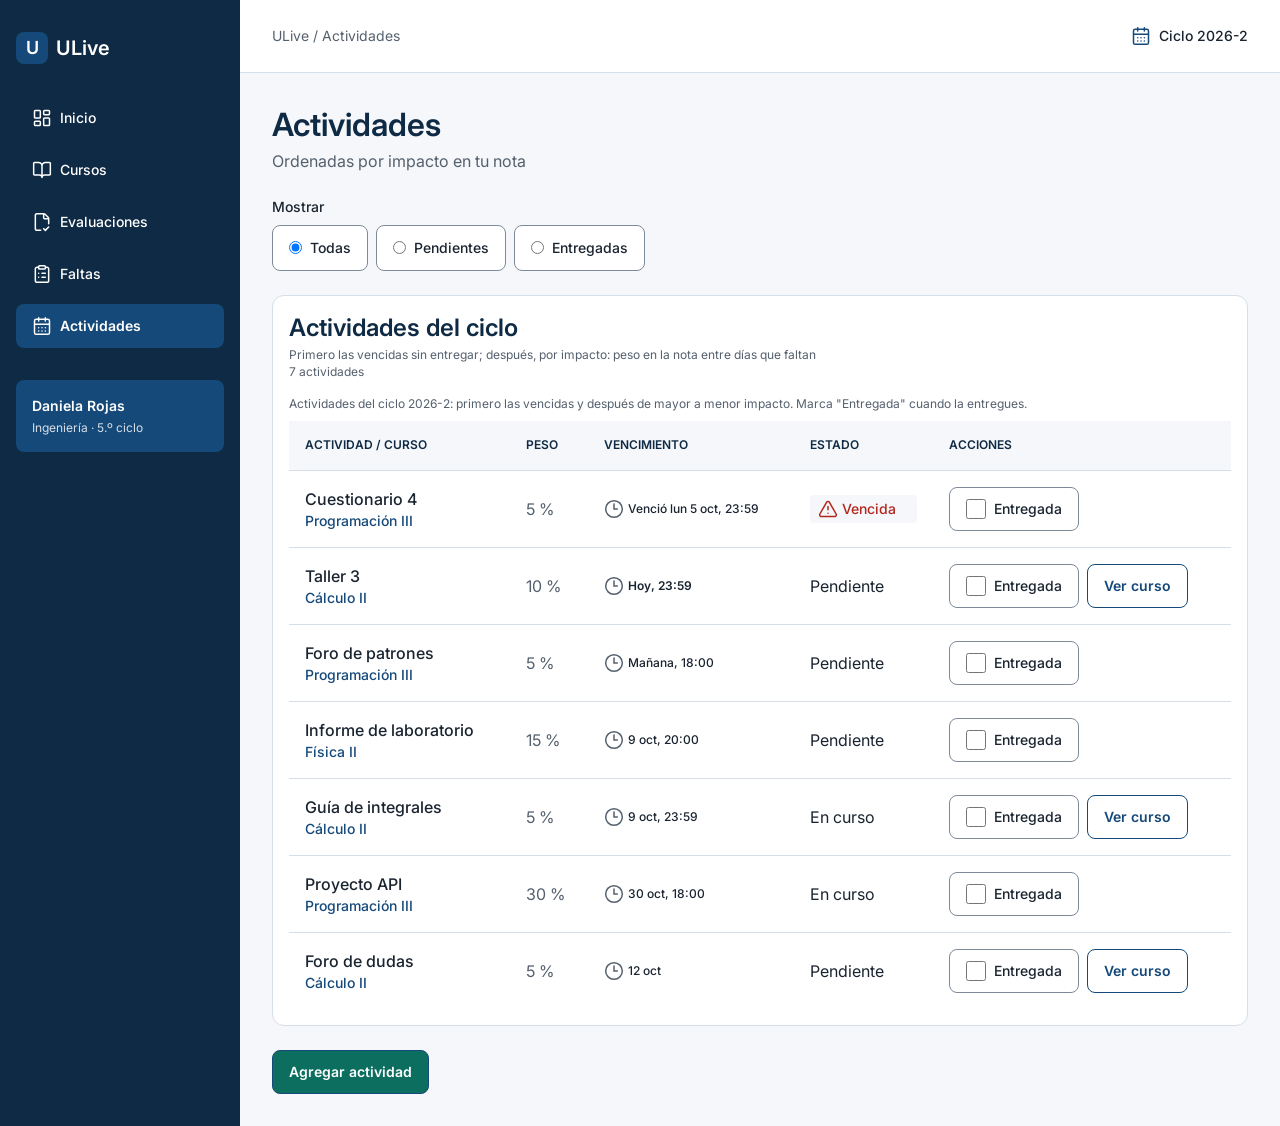
==== commit 34b9ba32: "App: correcciones basadas en diseñador UX, foco en fondos oscuros y cálculo visible en Inicio" ====
--- a/app/actividades.html
+++ b/app/actividades.html
@@ -129,7 +129,7 @@
               <tr id="act-taller-3">
                 <td class="celda-nombre"><span id="nombre-taller-3" class="tabla-nombre">Taller 3</span><span class="tabla-curso">Cálculo II</span></td>
                 <td class="celda-fecha"><span class="etiqueta-movil">Peso: </span><span class="cifra">10 %</span></td>
-                <td><span class="actividad-vence vence-pronto"><img src="../img/icono-reloj-primario.svg" alt=""> Hoy, 23:59</span></td>
+                <td><span class="actividad-vence vence-pronto"><img src="../img/icono-reloj-gris.svg" alt=""> Hoy, 23:59</span></td>
                 <td><span class="etiqueta-movil">Estado: </span><span id="estado-taller-3" class="estado-actividad">Pendiente</span></td>
                 <td class="celda-accion">
                   <div class="acciones-fila">
--- a/css/app.css
+++ b/css/app.css
@@ -126,6 +126,13 @@
   font-weight: 600;
 }
 
+/* Foco sobre fondo #0F2A44 (columna lateral y tarjeta "Revisar primero"): el contorno
+   primario de base.css casi no se ve ahí (1,6:1), así que pasa a blanco (14,6:1). */
+.lateral a:focus-visible,
+.notificacion a:focus-visible {
+  outline: 3px solid #FFFFFF;
+}
+
 .perfil-lateral {
   padding: 16px;
   border-radius: 8px;
@@ -276,13 +283,26 @@
   line-height: 1.4;
 }
 
-/* Variante resaltada (enlace a Faltas) */
-.resumen-destacado {
-  border: 2px solid #15497A;
-}
-
-.resumen-destacado:hover .resumen-etiqueta {
+/* Tarjeta de resumen que es enlace: lleva el mismo borde de 1 px que las demás
+   (un borde de 2 px se leía como "activo" o con foco) y termina con una acción
+   visible, subrayada en primario. Las tarjetas que no son enlace no la llevan. */
+.resumen-accion {
+  display: block;
+  margin-top: 8px;
+  color: #15497A;
+  font-size: 14px;
+  font-weight: 500;
+  line-height: 1.4;
   text-decoration: underline;
+}
+
+/* Al pasar el cursor se quita el subrayado, como en los demás enlaces de texto */
+.resumen-enlace:hover .resumen-accion {
+  text-decoration: none;
+}
+
+.resumen-enlace:active .resumen-accion {
+  color: #0F2A44;
 }
 
 /* ---------- Columnas de Inicio ---------- */
@@ -382,6 +402,17 @@
   margin-top: 4px;
 }
 
+/* Cálculo del impacto de cada actividad: peso ÷ días que faltan (impacto en calculos.js) */
+.actividad-impacto {
+  display: block;
+  margin-top: 4px;
+}
+
+/* Límite de faltas con su cálculo, debajo de la barra */
+.alerta-regla {
+  margin-top: 8px;
+}
+
 /* ---------- Filas de curso ---------- */
 .lista-cursos,
 .lista-actividades {
@@ -462,14 +493,15 @@
 }
 
 /* ---------- Indicadores de estado: color + ícono + texto ---------- */
+/* Sin borde, para que no se lean como botones: el estado lo dicen el texto,
+   el ícono y su color sobre fondo #F5F7FA (contraste AA verificado). */
 .estado {
   display: flex;
   flex-direction: row;
   margin: auto 16px auto 0;
   padding: 4px 8px;
-  border: 1px solid #55606E;
   border-radius: 4px;
-  background-color: #FFFFFF;
+  background-color: #F5F7FA;
   font-size: 14px;
   font-weight: 500;
   line-height: 1.4;
@@ -484,28 +516,24 @@
 }
 
 .estado-seguro {
-  border-color: #1B7F4B;
   color: #1B7F4B;
 }
 
 .estado-atencion {
-  border-color: #8A5A00;
   color: #8A5A00;
 }
 
 .estado-riesgo {
-  border-color: #B3261E;
   color: #B3261E;
 }
 
-/* Estado sin color de situación académica (Pendiente, En curso) */
+/* Estado sin color de situación académica (Pendiente, En curso): texto secundario, sin borde */
 .estado-neutro {
   display: block;
   padding: 0 8px;
-  border: 1px solid #7D8B99;
   border-radius: 4px;
   background-color: #F5F7FA;
-  color: #1A2430;
+  color: #55606E;
   font-size: 14px;
   font-weight: 500;
   line-height: 1.4;
@@ -523,9 +551,8 @@
   text-decoration: none;
 }
 
-.actividad-prioritaria {
-  border: 2px solid #15497A;
-}
+/* La actividad prioritaria no cambia de borde: su prioridad la marcan el orden
+   y el vencimiento en peso 600 (.vence-pronto). */
 
 .actividad-cabecera {
   display: flex;
@@ -580,9 +607,8 @@
   margin-right: 4px;
 }
 
-/* Vence hoy: primario y más peso */
+/* Vence hoy: más peso, sin color (los colores de estado son solo para la situación académica) */
 .vence-pronto {
-  color: #15497A;
   font-weight: 600;
 }
 
@@ -621,10 +647,6 @@
 .alerta-dato {
   margin-right: auto;
   font-weight: 500;
-}
-
-.alerta-porcentaje {
-  color: #55606E;
 }
 
 /* Barra de progreso: el ancho del avance se fija con una clase por porcentaje */
@@ -1593,6 +1615,11 @@
   .destino.activa {
     background-color: #F5F7FA;
     color: #15497A;
+  }
+
+  /* En móvil la barra de navegación es blanca: vuelve el contorno primario */
+  .lateral a:focus-visible {
+    outline: 3px solid #15497A;
   }
 
   /* Barra superior: marca y perfil; la ruta y el ciclo se ocultan */
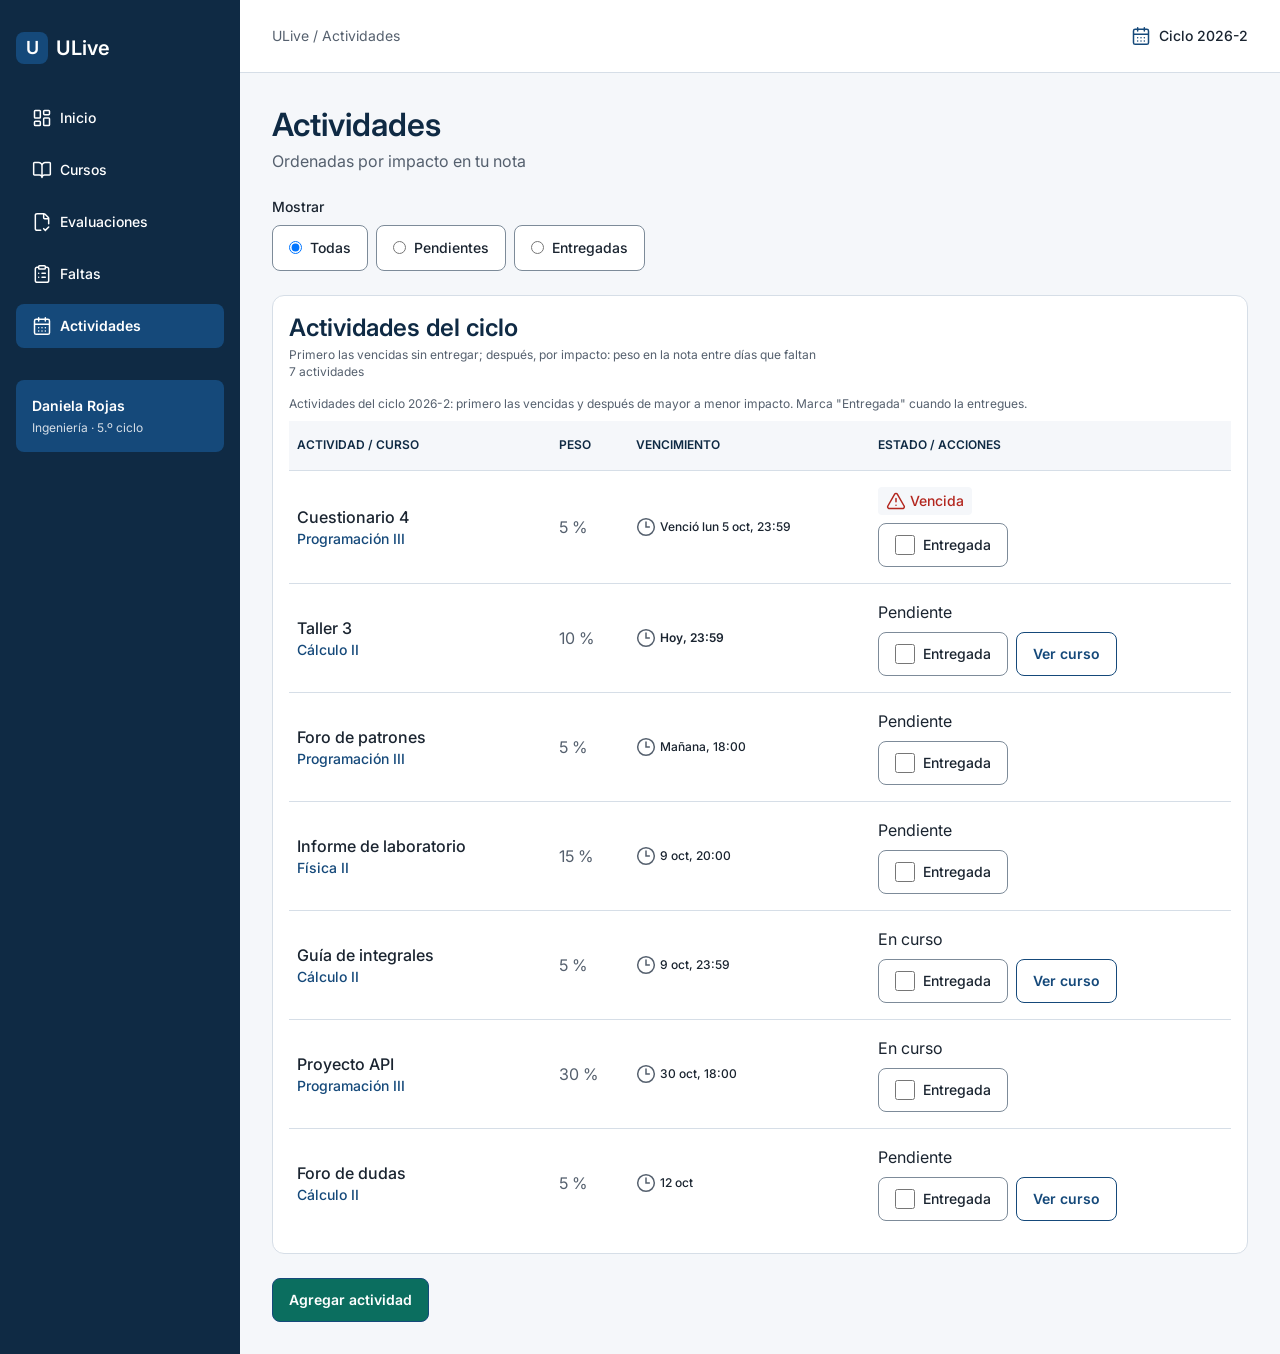
==== commit 333ebe0b: "App: listas planas, tabla móvil sin tarjetas anidadas y sin desborde a 801 px" ====
--- a/app/actividades.html
+++ b/app/actividades.html
@@ -103,6 +103,7 @@
           <h2>Actividades del ciclo</h2>
           <p class="texto-auxiliar criterio">Primero las vencidas sin entregar; después, por impacto: peso en la nota entre días que faltan</p>
           <p id="conteo-actividades" class="texto-auxiliar" role="status">7 actividades</p>
+          <!-- El estado va sobre las acciones (la casilla "Entregada" lo cambia) para que la tabla quepa en 801 px -->
           <table class="tabla-app tabla-con-margen tabla-actividades">
             <caption>Actividades del ciclo 2026-2: primero las vencidas y después de mayor a menor impacto. Marca "Entregada" cuando la entregues.</caption>
             <thead>
@@ -110,8 +111,7 @@
                 <th>Actividad / curso</th>
                 <th>Peso</th>
                 <th>Vencimiento</th>
-                <th>Estado</th>
-                <th>Acciones</th>
+                <th>Estado / acciones</th>
               </tr>
             </thead>
             <tbody>
@@ -119,8 +119,8 @@
                 <td class="celda-nombre"><span id="nombre-cuestionario-4" class="tabla-nombre">Cuestionario 4</span><span class="tabla-curso">Programación III</span></td>
                 <td class="celda-fecha"><span class="etiqueta-movil">Peso: </span><span class="cifra">5 %</span></td>
                 <td><span class="actividad-vence"><img src="../img/icono-reloj-gris.svg" alt=""> Venció lun 5 oct, 23:59</span></td>
-                <td><span class="etiqueta-movil">Estado: </span><span id="estado-cuestionario-4" class="estado estado-riesgo estado-tabla"><img id="icono-vencida-cuestionario-4" src="../img/icono-alerta-riesgo.svg" alt=""> <span id="estado-texto-cuestionario-4">Vencida</span></span></td>
-                <td class="celda-accion">
+                <td class="celda-accion">
+                  <span class="estado-accion"><span class="etiqueta-movil">Estado: </span><span id="estado-cuestionario-4" class="estado estado-riesgo estado-tabla"><img id="icono-vencida-cuestionario-4" src="../img/icono-alerta-riesgo.svg" alt=""> <span id="estado-texto-cuestionario-4">Vencida</span></span></span>
                   <div class="acciones-fila">
                     <label class="opcion-casilla opcion-entregada" for="entregada-cuestionario-4"><input type="checkbox" id="entregada-cuestionario-4" aria-describedby="nombre-cuestionario-4"> Entregada</label>
                   </div>
@@ -130,8 +130,8 @@
                 <td class="celda-nombre"><span id="nombre-taller-3" class="tabla-nombre">Taller 3</span><span class="tabla-curso">Cálculo II</span></td>
                 <td class="celda-fecha"><span class="etiqueta-movil">Peso: </span><span class="cifra">10 %</span></td>
                 <td><span class="actividad-vence vence-pronto"><img src="../img/icono-reloj-gris.svg" alt=""> Hoy, 23:59</span></td>
-                <td><span class="etiqueta-movil">Estado: </span><span id="estado-taller-3" class="estado-actividad">Pendiente</span></td>
-                <td class="celda-accion">
+                <td class="celda-accion">
+                  <span class="estado-accion"><span class="etiqueta-movil">Estado: </span><span id="estado-taller-3" class="estado-actividad">Pendiente</span></span>
                   <div class="acciones-fila">
                     <label class="opcion-casilla opcion-entregada" for="entregada-taller-3"><input type="checkbox" id="entregada-taller-3" aria-describedby="nombre-taller-3"> Entregada</label>
                     <a class="boton-app boton-secundario" href="curso.html">Ver curso</a>
@@ -142,8 +142,8 @@
                 <td class="celda-nombre"><span id="nombre-foro-patrones" class="tabla-nombre">Foro de patrones</span><span class="tabla-curso">Programación III</span></td>
                 <td class="celda-fecha"><span class="etiqueta-movil">Peso: </span><span class="cifra">5 %</span></td>
                 <td><span class="actividad-vence"><img src="../img/icono-reloj-gris.svg" alt=""> Mañana, 18:00</span></td>
-                <td><span class="etiqueta-movil">Estado: </span><span id="estado-foro-patrones" class="estado-actividad">Pendiente</span></td>
-                <td class="celda-accion">
+                <td class="celda-accion">
+                  <span class="estado-accion"><span class="etiqueta-movil">Estado: </span><span id="estado-foro-patrones" class="estado-actividad">Pendiente</span></span>
                   <div class="acciones-fila">
                     <label class="opcion-casilla opcion-entregada" for="entregada-foro-patrones"><input type="checkbox" id="entregada-foro-patrones" aria-describedby="nombre-foro-patrones"> Entregada</label>
                   </div>
@@ -153,8 +153,8 @@
                 <td class="celda-nombre"><span id="nombre-informe-laboratorio" class="tabla-nombre">Informe de laboratorio</span><span class="tabla-curso">Física II</span></td>
                 <td class="celda-fecha"><span class="etiqueta-movil">Peso: </span><span class="cifra">15 %</span></td>
                 <td><span class="actividad-vence"><img src="../img/icono-reloj-gris.svg" alt=""> 9 oct, 20:00</span></td>
-                <td><span class="etiqueta-movil">Estado: </span><span id="estado-informe-laboratorio" class="estado-actividad">Pendiente</span></td>
-                <td class="celda-accion">
+                <td class="celda-accion">
+                  <span class="estado-accion"><span class="etiqueta-movil">Estado: </span><span id="estado-informe-laboratorio" class="estado-actividad">Pendiente</span></span>
                   <div class="acciones-fila">
                     <label class="opcion-casilla opcion-entregada" for="entregada-informe-laboratorio"><input type="checkbox" id="entregada-informe-laboratorio" aria-describedby="nombre-informe-laboratorio"> Entregada</label>
                   </div>
@@ -164,8 +164,8 @@
                 <td class="celda-nombre"><span id="nombre-guia-integrales" class="tabla-nombre">Guía de integrales</span><span class="tabla-curso">Cálculo II</span></td>
                 <td class="celda-fecha"><span class="etiqueta-movil">Peso: </span><span class="cifra">5 %</span></td>
                 <td><span class="actividad-vence"><img src="../img/icono-reloj-gris.svg" alt=""> 9 oct, 23:59</span></td>
-                <td><span class="etiqueta-movil">Estado: </span><span id="estado-guia-integrales" class="estado-actividad">En curso</span></td>
-                <td class="celda-accion">
+                <td class="celda-accion">
+                  <span class="estado-accion"><span class="etiqueta-movil">Estado: </span><span id="estado-guia-integrales" class="estado-actividad">En curso</span></span>
                   <div class="acciones-fila">
                     <label class="opcion-casilla opcion-entregada" for="entregada-guia-integrales"><input type="checkbox" id="entregada-guia-integrales" aria-describedby="nombre-guia-integrales"> Entregada</label>
                     <a class="boton-app boton-secundario" href="curso.html">Ver curso</a>
@@ -176,8 +176,8 @@
                 <td class="celda-nombre"><span id="nombre-proyecto-api" class="tabla-nombre">Proyecto API</span><span class="tabla-curso">Programación III</span></td>
                 <td class="celda-fecha"><span class="etiqueta-movil">Peso: </span><span class="cifra">30 %</span></td>
                 <td><span class="actividad-vence"><img src="../img/icono-reloj-gris.svg" alt=""> 30 oct, 18:00</span></td>
-                <td><span class="etiqueta-movil">Estado: </span><span id="estado-proyecto-api" class="estado-actividad">En curso</span></td>
-                <td class="celda-accion">
+                <td class="celda-accion">
+                  <span class="estado-accion"><span class="etiqueta-movil">Estado: </span><span id="estado-proyecto-api" class="estado-actividad">En curso</span></span>
                   <div class="acciones-fila">
                     <label class="opcion-casilla opcion-entregada" for="entregada-proyecto-api"><input type="checkbox" id="entregada-proyecto-api" aria-describedby="nombre-proyecto-api"> Entregada</label>
                   </div>
@@ -187,8 +187,8 @@
                 <td class="celda-nombre"><span id="nombre-foro-dudas" class="tabla-nombre">Foro de dudas</span><span class="tabla-curso">Cálculo II</span></td>
                 <td class="celda-fecha"><span class="etiqueta-movil">Peso: </span><span class="cifra">5 %</span></td>
                 <td><span class="actividad-vence"><img src="../img/icono-reloj-gris.svg" alt=""> 12 oct</span></td>
-                <td><span class="etiqueta-movil">Estado: </span><span id="estado-foro-dudas" class="estado-actividad">Pendiente</span></td>
-                <td class="celda-accion">
+                <td class="celda-accion">
+                  <span class="estado-accion"><span class="etiqueta-movil">Estado: </span><span id="estado-foro-dudas" class="estado-actividad">Pendiente</span></span>
                   <div class="acciones-fila">
                     <label class="opcion-casilla opcion-entregada" for="entregada-foro-dudas"><input type="checkbox" id="entregada-foro-dudas" aria-describedby="nombre-foro-dudas"> Entregada</label>
                     <a class="boton-app boton-secundario" href="curso.html">Ver curso</a>
--- a/css/app.css
+++ b/css/app.css
@@ -275,6 +275,19 @@
   line-height: 1.1;
 }
 
+/* Estado dentro de una tarjeta de resumen: solo el ancho de su texto.
+   Puede pasar a dos líneas en la tarjeta estrecha de móvil. */
+.resumen-estado {
+  display: flex;
+  flex-direction: row;
+  margin-top: 8px;
+}
+
+.resumen-estado .estado {
+  margin: 0;
+  white-space: normal;
+}
+
 .resumen-nota {
   display: block;
   margin-top: 4px;
@@ -413,33 +426,38 @@
   margin-top: 8px;
 }
 
-/* ---------- Filas de curso ---------- */
+/* ---------- Filas de curso y de actividad dentro de un panel ---------- */
+/* Filas planas separadas por un divisor, no tarjetas dentro del panel:
+   el panel ya es la superficie blanca con borde */
 .lista-cursos,
 .lista-actividades {
-  margin: 16px 0 0 0;
+  margin: 8px 0 0 0;
   padding: 0;
 }
 
+/* Separador arriba de cada fila salvo la primera */
 .lista-cursos li,
 .lista-actividades li {
   display: block;
-  margin-top: 8px;
+  border-top: 1px solid #D6DEE7;
 }
 
 .lista-cursos li:first-child,
 .lista-actividades li:first-child {
-  margin-top: 0;
+  border-top: 0;
 }
 
 .fila-curso {
   display: flex;
   flex-direction: row;
-  padding: 16px;
-  border: 1px solid #D6DEE7;
-  border-radius: 12px;
-  background-color: #FFFFFF;
+  padding: 16px 0;
   color: #1A2430;
   text-decoration: none;
+}
+
+/* En la lista de Inicio el ícono va sin caja gris, para no sumar otro nivel de contenedor */
+.lista-cursos .icono-curso {
+  background-color: #FFFFFF;
 }
 
 .icono-curso {
@@ -474,6 +492,35 @@
   color: #55606E;
   font-size: 12px;
   line-height: 1.4;
+}
+
+/* Lo que falta para aprobar, con la cifra de curso.html (rol Etiqueta) */
+.curso-necesita {
+  display: block;
+  margin-top: 4px;
+  color: #1A2430;
+  font-size: 14px;
+  font-weight: 500;
+  line-height: 1.4;
+}
+
+/* Nota de la fila con su etiqueta, para que 13,8 no se lea sin contexto */
+.curso-calificacion {
+  display: block;
+  margin-top: auto;
+  margin-bottom: auto;
+  text-align: right;
+}
+
+.curso-calificacion-etiqueta {
+  display: block;
+  color: #55606E;
+  font-size: 12px;
+  line-height: 1.4;
+}
+
+.curso-calificacion .curso-nota {
+  margin: 0;
 }
 
 .curso-nota {
@@ -540,13 +587,10 @@
   white-space: nowrap;
 }
 
-/* ---------- Tarjetas de actividad ---------- */
+/* ---------- Filas de actividad (Inicio y Detalle de curso) ---------- */
 .tarjeta-actividad {
   display: block;
-  padding: 8px;
-  border: 1px solid #D6DEE7;
-  border-radius: 8px;
-  background-color: #FFFFFF;
+  padding: 16px 0;
   color: #1A2430;
   text-decoration: none;
 }
@@ -634,6 +678,49 @@
   width: 32px;
   height: 32px;
   margin-right: 8px;
+}
+
+/* En Inicio la alerta acompaña a la columna lateral: título a 20 px (rol h2 móvil),
+   por debajo de los títulos de sección. En Faltas sigue a 24 px, es el tema de la pantalla. */
+.columna-secundaria .alerta-titulo {
+  font-size: 20px;
+}
+
+.columna-secundaria .alerta-titulo img {
+  width: 24px;
+  height: 24px;
+}
+
+/* Lectura tranquila del mismo dato, debajo del título */
+.alerta-calma {
+  margin-top: 8px;
+  color: #1A2430;
+}
+
+/* Siguiente paso dentro de la alerta: enlace con área táctil de 44 px y el botón de cambio de turno */
+.alerta-enlace {
+  margin-top: 8px;
+  font-size: 14px;
+  font-weight: 500;
+  line-height: 44px;
+}
+
+.alerta-enlace a {
+  display: block;
+  min-height: 44px;
+  color: #15497A;
+}
+
+.alerta-enlace a:hover {
+  text-decoration: none;
+}
+
+.alerta-enlace a:active {
+  color: #0F2A44;
+}
+
+.alerta-faltas .acciones-app {
+  margin-top: 8px;
 }
 
 .alerta-resumen {
@@ -1007,6 +1094,27 @@
   margin-right: 24px;
 }
 
+/* Dos columnas que pasan a dos filas cuando la lateral no entra (Detalle de curso a 801 px).
+   Ancho base: 480 px la principal y 390 px la lateral. La principal se queda con casi todo
+   el espacio sobrante (flex 1000 contra 1), así que en web ancha se ve como antes; cuando
+   la lateral baja, ocupa toda la fila. El margen negativo del contenedor compensa el
+   margen de 24 px de cada columna, para que ninguna quede corrida al pasar abajo */
+.columnas-ajustables {
+  flex-wrap: wrap;
+  margin: -24px 0 0 -24px;
+}
+
+.columnas-ajustables .columna-ancha {
+  flex: 1000 1 480px;
+  margin: 24px 0 0 24px;
+}
+
+.columnas-ajustables .columna-lado {
+  flex: 1 1 390px;
+  width: auto;
+  margin: 24px 0 0 24px;
+}
+
 /* ---------- Tabla que en móvil es lista ---------- */
 .tabla-app {
   width: 100%;
@@ -1021,8 +1129,9 @@
   text-align: left;
 }
 
+/* Relleno lateral de 8 px: las tablas caben justo por encima del punto de quiebre (801 px) */
 .tabla-app th {
-  padding: 16px;
+  padding: 16px 8px;
   background-color: #F5F7FA;
   color: #0F2A44;
   font-size: 12px;
@@ -1033,7 +1142,7 @@
 }
 
 .tabla-app td {
-  padding: 16px;
+  padding: 16px 8px;
   border-top: 1px solid #D6DEE7;
   color: #1A2430;
   vertical-align: middle;
@@ -1104,6 +1213,59 @@
 /* Nombre de la columna dentro de cada celda: solo en móvil */
 .etiqueta-movil {
   display: none;
+}
+
+/* Mis cursos: nombre del curso y, debajo, su estado. El nombre con detalle es un enlace
+   subrayado de 44 px de alto; los demás nombres ocupan la misma altura para que las filas midan igual.
+   Si el nombre se parte en dos líneas, el relleno de 8 px mantiene el interlineado normal.
+   La celda pierde 8 px de relleno arriba y abajo porque el nombre ya trae los suyos */
+.tabla-cursos .celda-nombre {
+  padding-top: 8px;
+  padding-bottom: 8px;
+}
+
+.enlace-curso,
+.tabla-cursos .nombre-curso {
+  display: block;
+  min-height: 44px;
+  padding: 8px 0;
+}
+
+.enlace-curso {
+  color: #15497A;
+  text-decoration: underline;
+}
+
+.enlace-curso:hover {
+  text-decoration: none;
+}
+
+/* Faltas: lo que queda es el dato principal; las usadas van debajo, en texto secundario */
+/* "Te quedan 2" no se parte: el número no queda separado de su frase */
+.faltas-quedan {
+  font-weight: 500;
+  white-space: nowrap;
+}
+
+.faltas-usadas {
+  display: block;
+  color: #55606E;
+}
+
+/* Mis cursos: el texto de las celdas puede partirse para que la tabla quepa
+   justo por encima del punto de quiebre (801 px) sin desplazamiento horizontal */
+.tabla-cursos .estado,
+.tabla-cursos .cifra {
+  white-space: normal;
+}
+
+/* Actividades: el estado va sobre las acciones, en la misma celda, porque la casilla
+   "Entregada" es la que lo cambia. En fila flex para que el indicador "Vencida" solo
+   ocupe el ancho de su texto. 8 px hasta la casilla, como cuando eran dos celdas en móvil */
+.estado-accion {
+  display: flex;
+  flex-direction: row;
+  margin-bottom: 8px;
 }
 
 /* ---------- Filtros (botones de opción) ---------- */
@@ -1727,7 +1889,6 @@
   /* Fila de curso en dos líneas: ícono y nombre arriba; estado y nota debajo */
   .fila-curso {
     flex-wrap: wrap;
-    padding: 8px;
   }
 
   .curso-info {
@@ -1744,6 +1905,10 @@
     font-size: 18px;
   }
 
+  .curso-calificacion {
+    margin-top: 8px;
+  }
+
   /* En Mis cursos la nota sigue centrada junto a la información */
   .elemento-lista .curso-nota {
     margin-top: auto;
@@ -1755,6 +1920,11 @@
 
   .alerta-titulo {
     font-size: 20px;
+  }
+
+  /* En Inicio, por debajo de los títulos de sección móviles (20 px) */
+  .columna-secundaria .alerta-titulo {
+    font-size: 18px;
   }
 
   /* Dos columnas pasan a una */
@@ -1770,6 +1940,20 @@
 
   .columna-lado {
     margin-top: 16px;
+  }
+
+  .columnas-ajustables {
+    margin: 0;
+  }
+
+  .columnas-ajustables .columna-ancha {
+    flex: 1;
+    margin: 0;
+  }
+
+  .columnas-ajustables .columna-lado {
+    flex: 0 1 auto;
+    margin: 16px 0 16px 0;
   }
 
   .fila-separada {
@@ -1799,15 +1983,14 @@
     display: none;
   }
 
+  /* Cada fila es un bloque plano con divisor arriba, no una tarjeta dentro del panel.
+     También la primera, que así queda separada del caption (y sigue bien si un filtro oculta filas) */
   .tabla-app tr {
     display: flex;
     flex-direction: row;
     flex-wrap: wrap;
-    margin-top: 8px;
-    padding: 8px 16px;
-    border: 1px solid #D6DEE7;
-    border-radius: 8px;
-    background-color: #FFFFFF;
+    padding: 8px 0;
+    border-top: 1px solid #D6DEE7;
   }
 
   .tabla-app td {
@@ -1829,6 +2012,34 @@
     font-size: 16px;
   }
 
+  /* Evaluaciones: el curso sigue en su propia línea, con su etiqueta "Curso:" y en texto principal */
+  .tabla-evaluaciones .tabla-curso {
+    margin-top: 8px;
+    color: #1A2430;
+    font-weight: 400;
+  }
+
+  /* Actividades: el estado vuelve a ser un bloque, como cuando tenía su propia celda */
+  .estado-accion {
+    display: block;
+  }
+
+  /* Mis cursos: el nombre (o su enlace de 44 px) en la primera línea y el estado en la segunda.
+     Los nombres sin enlace vuelven a su altura de línea, como en las demás tarjetas */
+  .tabla-cursos .celda-nombre {
+    padding-top: 0;
+    padding-bottom: 4px;
+  }
+
+  .tabla-cursos .nombre-curso {
+    min-height: 0;
+    padding: 0;
+  }
+
+  .tabla-cursos .estado-linea {
+    margin-top: 4px;
+  }
+
   .etiqueta-movil {
     display: inline;
     color: #55606E;
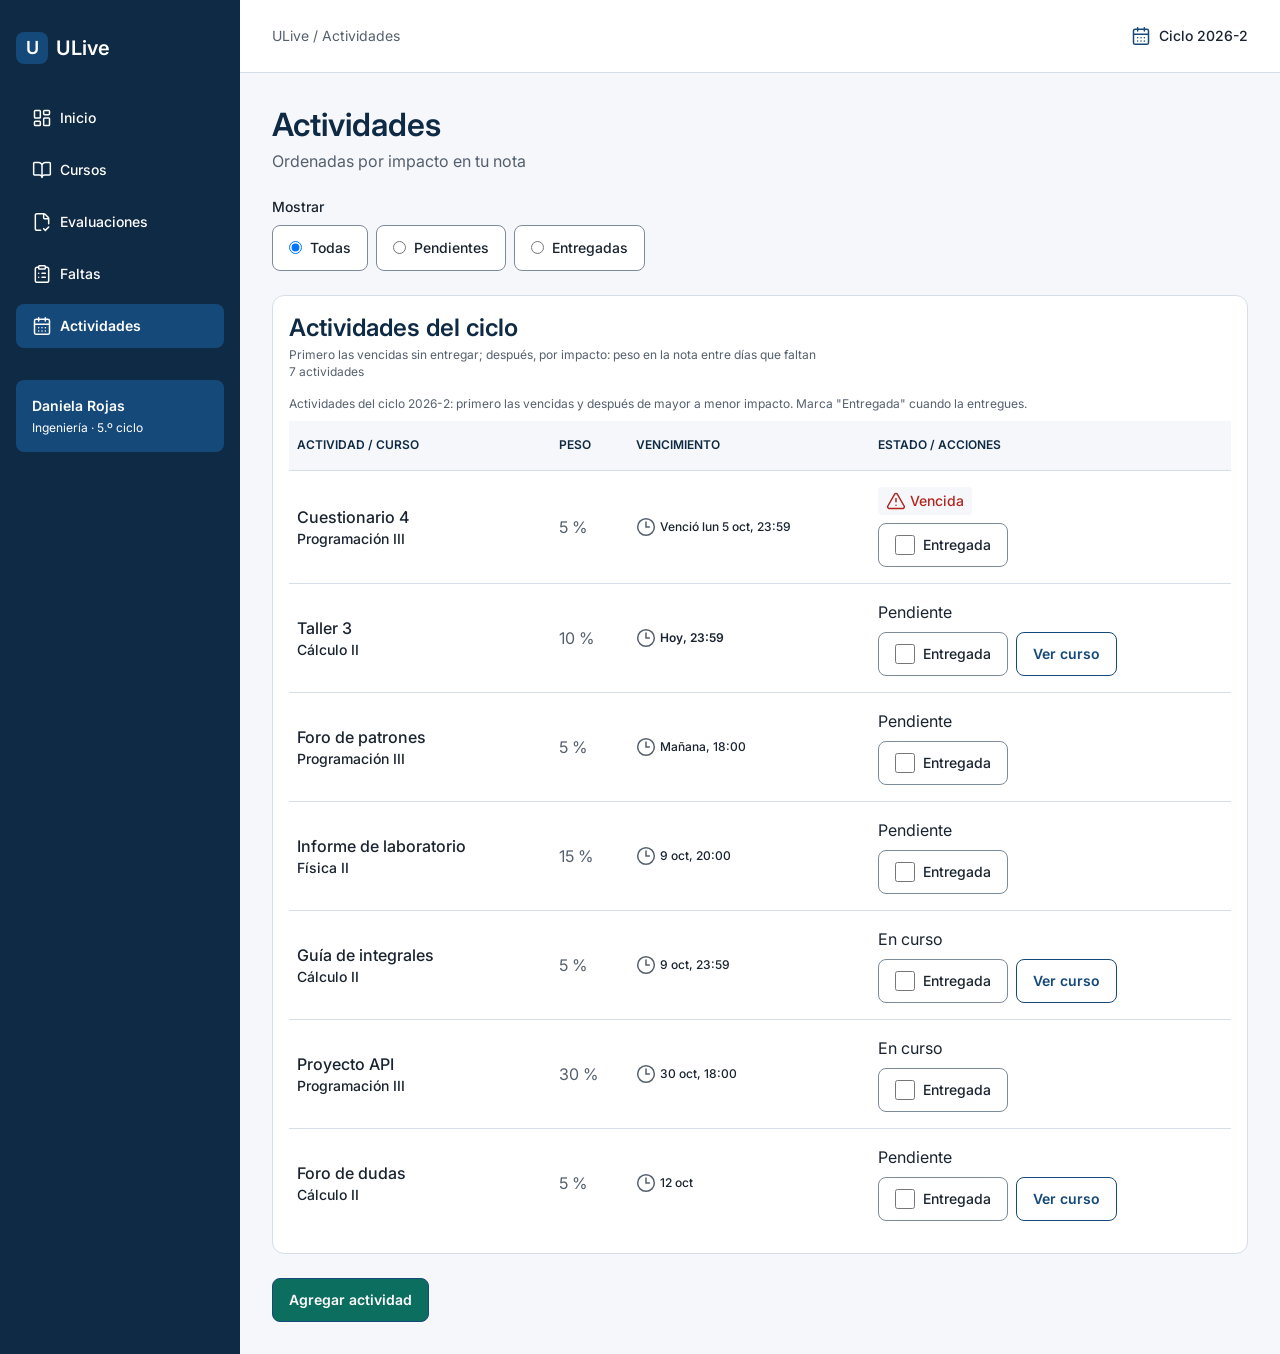
==== commit c6be1876: "Comentarios: solo los esenciales Se quedan los títulos de sección y el porqué de las excepciones y d" ====
--- a/app/actividades.html
+++ b/app/actividades.html
@@ -6,7 +6,6 @@
   <meta name="description" content="Actividades del ciclo en ULive, ordenadas por su impacto en tu nota: peso entre los días que faltan para la entrega.">
   <meta name="author" content="EduMetrics">
   <title>Actividades · ULive</title>
-  <!-- Fuente Inter desde Google Fonts (pesos 400, 500 y 600) -->
   <link rel="stylesheet" href="https://fonts.googleapis.com/css2?family=Inter:wght@400;500;600&display=swap">
   <link rel="stylesheet" href="../css/base.css">
   <link rel="stylesheet" href="../css/app.css">
@@ -14,7 +13,7 @@
 <body>
   <div class="app">
 
-    <!-- Columna lateral (web) / barra inferior (móvil) con la navegación global -->
+    <!-- Navegación global: columna lateral en web, barra inferior en móvil -->
     <div class="lateral">
       <div class="lateral-contenido">
         <p class="marca-app marca-lateral"><span class="simbolo">U</span> ULive</p>
@@ -74,7 +73,6 @@
       </div>
     </div>
 
-    <!-- Área principal -->
     <div class="area">
       <header class="barra-app">
         <p class="ruta">ULive / Actividades</p>
@@ -89,7 +87,7 @@
           <p class="descripcion-pantalla">Ordenadas por impacto en tu nota</p>
         </div>
 
-        <!-- Filtros: botones de opción; el JS oculta o muestra filas -->
+        <!-- Filtros: el JS oculta o muestra filas -->
         <fieldset class="filtros">
           <legend>Mostrar</legend>
           <div class="filtros-opciones">
@@ -103,7 +101,7 @@
           <h2>Actividades del ciclo</h2>
           <p class="texto-auxiliar criterio">Primero las vencidas sin entregar; después, por impacto: peso en la nota entre días que faltan</p>
           <p id="conteo-actividades" class="texto-auxiliar" role="status">7 actividades</p>
-          <!-- El estado va sobre las acciones (la casilla "Entregada" lo cambia) para que la tabla quepa en 801 px -->
+          <!-- El estado va sobre las acciones para que la tabla quepa en 801 px -->
           <table class="tabla-app tabla-con-margen tabla-actividades">
             <caption>Actividades del ciclo 2026-2: primero las vencidas y después de mayor a menor impacto. Marca "Entregada" cuando la entregues.</caption>
             <thead>
--- a/css/base.css
+++ b/css/base.css
@@ -42,14 +42,13 @@
   margin: 0;
 }
 
-/* Excepción: con el encabezado fijo, los saltos a #seccion y el foco con Tab
-   se detienen más abajo para no quedar tapados por el encabezado.
-   Web: 65 px de encabezado + 7 px que sobresale el contorno de foco = 72 px. */
+/* Excepción: con el encabezado fijo, los saltos a #seccion y el foco se detienen más abajo.
+   65 px de encabezado + 7 px que sobresale el contorno de foco = 72 px */
 html {
   scroll-padding-top: 72px;
 }
 
-/* Foco visible (lectura U3S12): contorno primario separado del elemento */
+/* Foco visible: contorno primario separado del elemento */
 a:focus-visible,
 button:focus-visible,
 input:focus-visible,
--- a/css/app.css
+++ b/css/app.css
@@ -1,9 +1,5 @@
-/*
-  ULive · Estilos de la app (navegación global y pantallas)
-  Se carga después de css/base.css, que tiene los tokens, la tipografía y los campos.
-  Primero la versión web y al final la media query móvil.
-  Colores: solo los de la tabla de tokens de css/base.css.
-*/
+/* ULive · Estilos de la app
+   Se carga después de css/base.css; al final, la media query móvil. */
 
 /* ---------- Cifras con unidad ---------- */
 /* Una cifra y su "%" no se separan en dos líneas */
@@ -12,15 +8,13 @@
 }
 
 /* ---------- Página ---------- */
-/* La página ocupa al menos el alto de la ventana, para que la columna
-   lateral oscura llegue hasta abajo aunque el contenido sea corto */
+/* Al menos el alto de la ventana: la columna lateral oscura llega hasta abajo */
 html,
 body {
   height: 100%;
 }
 
-/* Excepción de la navegación fija: en la app no hay encabezado fijo arriba,
-   así que los saltos y el foco solo dejan un pequeño margen */
+/* Excepción de navegación fija: sin encabezado arriba, basta un margen pequeño para el foco */
 html {
   scroll-padding-top: 8px;
 }
@@ -38,13 +32,21 @@
   background-color: #0F2A44;
 }
 
-/* Excepción: el contenido de la columna lateral queda fijo al desplazarse */
+/* Excepción: el menú lateral queda fijo al desplazarse */
 .lateral-contenido {
   position: sticky;
   top: 0;
   padding: 32px 16px 24px 16px;
 }
 
+/* Excepción en pantallas bajas: fijo, el menú sería más alto que la ventana y cortaría el perfil.
+   Solo afecta a .lateral-contenido; la barra inferior móvil (.lateral) sigue fija */
+@media screen and (max-height: 500px) {
+  .lateral-contenido {
+    position: static;
+  }
+}
+
 .area {
   flex: 1;
   min-width: 0;
@@ -60,7 +62,7 @@
   line-height: 32px;
 }
 
-/* Símbolo "U": primario sobre la columna oscura (el acento queda para la acción principal) */
+/* Símbolo "U" en primario: el acento queda para la acción principal */
 .simbolo {
   display: block;
   width: 32px;
@@ -126,8 +128,7 @@
   font-weight: 600;
 }
 
-/* Foco sobre fondo #0F2A44 (columna lateral y tarjeta "Revisar primero"): el contorno
-   primario de base.css casi no se ve ahí (1,6:1), así que pasa a blanco (14,6:1). */
+/* Foco sobre #0F2A44: el contorno primario casi no se ve (1,6:1), pasa a blanco */
 .lateral a:focus-visible,
 .notificacion a:focus-visible {
   outline: 3px solid #FFFFFF;
@@ -146,9 +147,10 @@
   line-height: 1.4;
 }
 
+/* Blanco: #D6DEE7 es el token Divisor, no un color de texto */
 .perfil-detalle {
   margin-top: 4px;
-  color: #D6DEE7;
+  color: #FFFFFF;
   font-size: 12px;
   line-height: 1.4;
 }
@@ -188,7 +190,7 @@
   margin-right: 8px;
 }
 
-/* Marca y perfil de la barra móvil: en web ya están en la columna lateral */
+/* En web la marca y el perfil ya están en la columna lateral */
 .marca-movil,
 .perfil-movil {
   display: none;
@@ -275,8 +277,7 @@
   line-height: 1.1;
 }
 
-/* Estado dentro de una tarjeta de resumen: solo el ancho de su texto.
-   Puede pasar a dos líneas en la tarjeta estrecha de móvil. */
+/* Estado en una tarjeta de resumen: solo el ancho de su texto */
 .resumen-estado {
   display: flex;
   flex-direction: row;
@@ -296,9 +297,7 @@
   line-height: 1.4;
 }
 
-/* Tarjeta de resumen que es enlace: lleva el mismo borde de 1 px que las demás
-   (un borde de 2 px se leía como "activo" o con foco) y termina con una acción
-   visible, subrayada en primario. Las tarjetas que no son enlace no la llevan. */
+/* Tarjeta que es enlace: borde de 1 px (con 2 px parecía activa) y acción visible al final */
 .resumen-accion {
   display: block;
   margin-top: 8px;
@@ -309,13 +308,25 @@
   text-decoration: underline;
 }
 
-/* Al pasar el cursor se quita el subrayado, como en los demás enlaces de texto */
 .resumen-enlace:hover .resumen-accion {
   text-decoration: none;
 }
 
 .resumen-enlace:active .resumen-accion {
   color: #0F2A44;
+}
+
+/* Cada par tiene una base de 416 px (200 + 16 + 200): si no caben, el segundo pasa abajo entero.
+   Margen negativo como en .columnas-ajustables */
+.resumenes-pares {
+  margin: 0 0 8px -16px;
+}
+
+.resumen-par {
+  display: flex;
+  flex-direction: row;
+  flex: 1 1 416px;
+  margin: 0 0 16px 16px;
 }
 
 /* ---------- Columnas de Inicio ---------- */
@@ -361,7 +372,6 @@
   font-size: 14px;
   font-weight: 500;
   line-height: 1.4;
-  text-transform: uppercase;
 }
 
 .notificacion-plazo {
@@ -380,9 +390,10 @@
   line-height: 1.4;
 }
 
+/* Blanco: #D6DEE7 es el token Divisor, no un color de texto */
 .notificacion-descripcion {
   margin-top: 8px;
-  color: #D6DEE7;
+  color: #FFFFFF;
 }
 
 .notificacion .acciones-app {
@@ -415,7 +426,7 @@
   margin-top: 4px;
 }
 
-/* Cálculo del impacto de cada actividad: peso ÷ días que faltan (impacto en calculos.js) */
+/* Impacto: peso ÷ días que faltan */
 .actividad-impacto {
   display: block;
   margin-top: 4px;
@@ -427,15 +438,13 @@
 }
 
 /* ---------- Filas de curso y de actividad dentro de un panel ---------- */
-/* Filas planas separadas por un divisor, no tarjetas dentro del panel:
-   el panel ya es la superficie blanca con borde */
+/* Filas planas con divisor: el panel ya es la superficie con borde */
 .lista-cursos,
 .lista-actividades {
   margin: 8px 0 0 0;
   padding: 0;
 }
 
-/* Separador arriba de cada fila salvo la primera */
 .lista-cursos li,
 .lista-actividades li {
   display: block;
@@ -455,7 +464,7 @@
   text-decoration: none;
 }
 
-/* En la lista de Inicio el ícono va sin caja gris, para no sumar otro nivel de contenedor */
+/* En Inicio el ícono va sin caja gris: no suma otro nivel de contenedor */
 .lista-cursos .icono-curso {
   background-color: #FFFFFF;
 }
@@ -494,7 +503,7 @@
   line-height: 1.4;
 }
 
-/* Lo que falta para aprobar, con la cifra de curso.html (rol Etiqueta) */
+/* Lo que falta para aprobar (rol Etiqueta) */
 .curso-necesita {
   display: block;
   margin-top: 4px;
@@ -504,7 +513,15 @@
   line-height: 1.4;
 }
 
-/* Nota de la fila con su etiqueta, para que 13,8 no se lea sin contexto */
+/* La cifra que decide (lo que necesitas) es la grande; la nota actual es dato de referencia */
+.curso-necesita-cifra {
+  color: #0F2A44;
+  font-size: 20px;
+  font-weight: 600;
+  line-height: 1.1;
+}
+
+/* La nota lleva etiqueta para que 13,8 no se lea sin contexto */
 .curso-calificacion {
   display: block;
   margin-top: auto;
@@ -521,6 +538,10 @@
 
 .curso-calificacion .curso-nota {
   margin: 0;
+  color: #1A2430;
+  font-size: 16px;
+  font-weight: 500;
+  line-height: 1.5;
 }
 
 .curso-nota {
@@ -533,6 +554,81 @@
   line-height: 1.1;
 }
 
+/* Filas de Mis cursos: si no caben en una línea, .curso-resultado pasa entera abajo,
+   con el estado a la izquierda y la nota a la derecha */
+.lista-cursos .fila-curso {
+  flex-wrap: wrap;
+}
+
+.lista-cursos .curso-info {
+  flex: 1000 1 240px;
+  margin: 4px 16px;
+}
+
+.curso-resultado {
+  display: flex;
+  flex-direction: row;
+  flex: 1 0 auto;
+  margin: auto 0;
+  padding: 4px 0;
+}
+
+.curso-resultado .estado {
+  margin: auto auto auto 0;
+}
+
+.curso-resultado .curso-calificacion {
+  margin: auto 0 auto 16px;
+}
+
+/* Ayuda de estados (Inicio y Mis cursos) */
+.ayuda-estados {
+  margin-top: 8px;
+  border-top: 1px solid #D6DEE7;
+}
+
+.ayuda-estados summary {
+  min-height: 44px;
+  padding-top: 8px;
+  color: #15497A;
+  font-size: 14px;
+  font-weight: 500;
+  line-height: 1.4;
+  text-decoration: underline;
+  cursor: pointer;
+}
+
+.ayuda-estados summary:hover {
+  text-decoration: none;
+}
+
+.ayuda-estados ul {
+  margin: 0;
+  padding: 0 0 0 16px;
+}
+
+.ayuda-estados li {
+  max-width: 680px;
+  margin-top: 4px;
+  color: #55606E;
+  font-size: 14px;
+  line-height: 1.4;
+}
+
+.ayuda-estados strong {
+  color: #1A2430;
+  font-weight: 500;
+}
+
+/* Grupos de la ayuda (rol Etiqueta) */
+.ayuda-grupo {
+  margin: 8px 0 0 0;
+  color: #1A2430;
+  font-size: 14px;
+  font-weight: 500;
+  line-height: 1.4;
+}
+
 /* Solo las filas que llevan a otra pantalla tienen aspecto de clicables */
 .fila-enlace:hover .curso-nombre,
 .fila-enlace:hover .actividad-nombre {
@@ -540,8 +636,7 @@
 }
 
 /* ---------- Indicadores de estado: color + ícono + texto ---------- */
-/* Sin borde, para que no se lean como botones: el estado lo dicen el texto,
-   el ícono y su color sobre fondo #F5F7FA (contraste AA verificado). */
+/* Sin borde, para no leerse como botones; contraste AA sobre #F5F7FA */
 .estado {
   display: flex;
   flex-direction: row;
@@ -574,7 +669,7 @@
   color: #B3261E;
 }
 
-/* Estado sin color de situación académica (Pendiente, En curso): texto secundario, sin borde */
+/* Estado sin situación académica (Pendiente, En curso): texto secundario */
 .estado-neutro {
   display: block;
   padding: 0 8px;
@@ -595,8 +690,7 @@
   text-decoration: none;
 }
 
-/* La actividad prioritaria no cambia de borde: su prioridad la marcan el orden
-   y el vencimiento en peso 600 (.vence-pronto). */
+/* La prioridad la marcan el orden y el vencimiento en peso 600, no el borde */
 
 .actividad-cabecera {
   display: flex;
@@ -651,7 +745,7 @@
   margin-right: 4px;
 }
 
-/* Vence hoy: más peso, sin color (los colores de estado son solo para la situación académica) */
+/* Vence hoy: más peso, sin color (el color de estado es solo para la situación académica) */
 .vence-pronto {
   font-weight: 600;
 }
@@ -659,7 +753,7 @@
 /* ---------- Alerta de faltas ---------- */
 .alerta-faltas {
   padding: 24px;
-  border: 2px solid #8A5A00;
+  border: 1px solid #8A5A00;
   border-radius: 12px;
   background-color: #FFFFFF;
 }
@@ -680,8 +774,7 @@
   margin-right: 8px;
 }
 
-/* En Inicio la alerta acompaña a la columna lateral: título a 20 px (rol h2 móvil),
-   por debajo de los títulos de sección. En Faltas sigue a 24 px, es el tema de la pantalla. */
+/* En Inicio el título va a 20 px, por debajo de los títulos de sección; en Faltas, a 24 px */
 .columna-secundaria .alerta-titulo {
   font-size: 20px;
 }
@@ -691,13 +784,12 @@
   height: 24px;
 }
 
-/* Lectura tranquila del mismo dato, debajo del título */
 .alerta-calma {
   margin-top: 8px;
   color: #1A2430;
 }
 
-/* Siguiente paso dentro de la alerta: enlace con área táctil de 44 px y el botón de cambio de turno */
+/* Siguiente paso: enlace de 44 px y botón de cambio de turno */
 .alerta-enlace {
   margin-top: 8px;
   font-size: 14px;
@@ -820,7 +912,7 @@
   margin-bottom: 8px;
 }
 
-/* Fecha y hora de entrega: dos campos agrupados con fieldset y legend */
+/* Fecha y hora: dos campos en un fieldset */
 .grupo-fecha {
   padding: 0;
   border: 0;
@@ -862,14 +954,20 @@
   margin-top: 4px;
 }
 
-/* Registrar actividad: los datos de impacto empiezan ocultos; el JS los muestra con display: inline */
+/* Empiezan ocultos; el JS los muestra con display: inline */
 .impacto-datos {
   display: none;
 }
 
-/* El select usa los estilos de .campo (base.css); solo se ajusta su alto */
+/* Excepción: appearance: none quita la flecha nativa, que Chrome pega a unos 4 px del borde.
+   Flecha propia de 16 px; padding-right = 16 (texto) + 16 (flecha) + 16 (borde) = 48 px */
 select.campo {
   min-height: 48px;
+  padding-right: 48px;
+  appearance: none;
+  background-image: url("../img/flecha-select.svg");
+  background-repeat: no-repeat;
+  background-position: right 16px center;
 }
 
 .ayuda {
@@ -938,7 +1036,6 @@
   padding: 0;
 }
 
-/* Separador arriba de cada fila salvo la primera (no se usa :last-child) */
 .lista-separada li {
   display: block;
   border-top: 1px solid #D6DEE7;
@@ -973,7 +1070,7 @@
   margin: 4px 0 0 0;
 }
 
-/* El indicador dentro de la columna de información solo ocupa el ancho de su texto */
+/* El indicador solo ocupa el ancho de su texto */
 .estado-linea {
   display: flex;
   flex-direction: row;
@@ -1094,25 +1191,30 @@
   margin-right: 24px;
 }
 
-/* Dos columnas que pasan a dos filas cuando la lateral no entra (Detalle de curso a 801 px).
-   Ancho base: 480 px la principal y 390 px la lateral. La principal se queda con casi todo
-   el espacio sobrante (flex 1000 contra 1), así que en web ancha se ve como antes; cuando
-   la lateral baja, ocupa toda la fila. El margen negativo del contenedor compensa el
-   margen de 24 px de cada columna, para que ninguna quede corrida al pasar abajo */
+/* Dos columnas que pasan a dos filas cuando no entran, sin otro punto de quiebre.
+   Margen de 24 px a la izquierda y abajo, compensado con -24 px en el contenedor */
 .columnas-ajustables {
   flex-wrap: wrap;
-  margin: -24px 0 0 -24px;
-}
-
-.columnas-ajustables .columna-ancha {
+  margin: 0 0 -24px -24px;
+}
+
+.columnas-ajustables .columna-ancha,
+.columnas-ajustables .columna-principal {
   flex: 1000 1 480px;
-  margin: 24px 0 0 24px;
-}
-
-.columnas-ajustables .columna-lado {
+  margin: 0 0 24px 24px;
+}
+
+.columnas-ajustables .columna-lado,
+.columnas-ajustables .columna-secundaria {
   flex: 1 1 390px;
   width: auto;
-  margin: 24px 0 0 24px;
+  margin: 0 0 24px 24px;
+}
+
+.columnas-ajustables .columna-formulario {
+  flex: 1 1 560px;
+  width: auto;
+  margin: 0 0 24px 24px;
 }
 
 /* ---------- Tabla que en móvil es lista ---------- */
@@ -1129,7 +1231,7 @@
   text-align: left;
 }
 
-/* Relleno lateral de 8 px: las tablas caben justo por encima del punto de quiebre (801 px) */
+/* Relleno lateral de 8 px: las tablas caben justo a 801 px */
 .tabla-app th {
   padding: 16px 8px;
   background-color: #F5F7FA;
@@ -1152,14 +1254,15 @@
   font-weight: 500;
 }
 
+/* La fecha no se parte a 801 px */
 .tabla-app .celda-fecha {
   color: #55606E;
-}
-
+  white-space: nowrap;
+}
+
+/* Resultado de evaluación: Aprobada desde 13 (notaAprobatoria), Desaprobada o Pendiente */
 .tabla-app .celda-resultado {
-  color: #15497A;
-  font-size: 14px;
-  font-weight: 500;
+  font-size: 14px;
 }
 
 .tabla-con-margen {
@@ -1202,9 +1305,10 @@
   font-weight: 500;
 }
 
+/* Texto principal sin subrayado: no es un enlace */
 .tabla-curso {
   display: block;
-  color: #15497A;
+  color: #1A2430;
   font-size: 14px;
   font-weight: 500;
   line-height: 1.4;
@@ -1215,10 +1319,8 @@
   display: none;
 }
 
-/* Mis cursos: nombre del curso y, debajo, su estado. El nombre con detalle es un enlace
-   subrayado de 44 px de alto; los demás nombres ocupan la misma altura para que las filas midan igual.
-   Si el nombre se parte en dos líneas, el relleno de 8 px mantiene el interlineado normal.
-   La celda pierde 8 px de relleno arriba y abajo porque el nombre ya trae los suyos */
+/* Mis cursos: el nombre con detalle es un enlace de 44 px; los demás ocupan la misma altura
+   para que las filas midan igual */
 .tabla-cursos .celda-nombre {
   padding-top: 8px;
   padding-bottom: 8px;
@@ -1241,7 +1343,7 @@
 }
 
 /* Faltas: lo que queda es el dato principal; las usadas van debajo, en texto secundario */
-/* "Te quedan 2" no se parte: el número no queda separado de su frase */
+/* "Te quedan 2" no se parte */
 .faltas-quedan {
   font-weight: 500;
   white-space: nowrap;
@@ -1252,20 +1354,44 @@
   color: #55606E;
 }
 
-/* Mis cursos: el texto de las celdas puede partirse para que la tabla quepa
-   justo por encima del punto de quiebre (801 px) sin desplazamiento horizontal */
+/* Estado del margen de faltas bajo las usadas */
+.faltas-estado {
+  margin-top: 4px;
+}
+
+/* El texto puede partirse para que la tabla quepa a 801 px sin desplazamiento horizontal */
 .tabla-cursos .estado,
 .tabla-cursos .cifra {
   white-space: normal;
 }
 
-/* Actividades: el estado va sobre las acciones, en la misma celda, porque la casilla
-   "Entregada" es la que lo cambia. En fila flex para que el indicador "Vencida" solo
-   ocupe el ancho de su texto. 8 px hasta la casilla, como cuando eran dos celdas en móvil */
+/* Actividades: el estado va sobre la casilla "Entregada", que lo cambia.
+   En fila flex, "Vencida" solo ocupa el ancho de su texto */
 .estado-accion {
   display: flex;
   flex-direction: row;
+  flex-wrap: wrap;
   margin-bottom: 8px;
+}
+
+/* Etiqueta móvil e indicador en una fila */
+.estado-celda {
+  display: flex;
+  flex-direction: row;
+  flex-wrap: wrap;
+}
+
+/* Los márgenes auto centran la etiqueta junto al indicador; 4 px reponen el espacio que flex no conserva.
+   Dos clases para ganarle al margen superior de .estado en móvil */
+.estado-accion .etiqueta-movil,
+.estado-celda .etiqueta-movil {
+  margin: auto 4px auto 0;
+}
+
+.estado-accion .estado,
+.estado-celda .estado,
+.estado-celda .estado-neutro {
+  margin: 0;
 }
 
 /* ---------- Filtros (botones de opción) ---------- */
@@ -1385,7 +1511,7 @@
   margin: 0 auto;
 }
 
-/* Indicadores que empiezan ocultos; el JS muestra el del estado con display: flex */
+/* Empiezan ocultos; el JS muestra el del estado con display: flex */
 .estado.estado-oculto {
   display: none;
 }
@@ -1398,7 +1524,7 @@
   margin-top: 16px;
 }
 
-/* Simulación: el resultado (J5, J17) empieza oculto; el JS lo muestra con display: block */
+/* Resultado de Simulación: empieza oculto; el JS lo muestra con display: block */
 .vista-resultado {
   display: none;
   margin-top: 16px;
@@ -1463,7 +1589,7 @@
   white-space: normal;
 }
 
-/* Casilla con título y detalle (Falta justificada): toda la etiqueta es el área táctil */
+/* Toda la etiqueta es el área táctil */
 .opcion-casilla {
   display: flex;
   flex-direction: row;
@@ -1560,7 +1686,7 @@
   color: #1A2430;
 }
 
-/* Bloques que dependen del turno: empiezan ocultos y el JS los muestra con display: block */
+/* Empiezan ocultos; el JS los muestra con display: block */
 .bloque-turno {
   display: none;
 }
@@ -1570,9 +1696,8 @@
   display: none;
 }
 
-/* Grupo de opciones dentro de una tarjeta, con su leyenda como título.
-   La tarjeta es un div que envuelve al fieldset: si el borde fuera del fieldset,
-   la leyenda quedaría sobre la línea del borde. */
+/* La tarjeta es un div alrededor del fieldset: con el borde en el fieldset,
+   la leyenda quedaría sobre la línea */
 .grupo-opciones {
   margin: 0;
   padding: 0;
@@ -1620,9 +1745,8 @@
   line-height: 1.4;
 }
 
-/* Curso que no se puede elegir: sin casilla ni cursor de clic, borde punteado y texto
-   secundario sin transparencia (opacity bajaba el contraste y, al crear un contexto de
-   apilamiento, el curso se pintaba encima de la barra inferior fija) */
+/* Curso no elegible: borde punteado y texto secundario. Sin opacity: bajaba el contraste
+   y el curso se pintaba sobre la barra inferior fija */
 .curso-bloqueado {
   border-style: dashed;
   cursor: default;
@@ -1636,7 +1760,7 @@
   border-color: #7D8B99;
 }
 
-/* Promedio y tope (J22): separados del aviso de la regla */
+/* Promedio y tope: separados del aviso de la regla */
 .resumenes-matricula {
   margin-bottom: 16px;
 }
@@ -1849,6 +1973,16 @@
     font-size: 20px;
   }
 
+  /* Inicio: cada par ocupa una fila y sus dos tarjetas quedan lado a lado, con la misma altura */
+  .resumenes-pares {
+    margin: 0 0 8px 0;
+  }
+
+  .resumen-par {
+    flex: 1 1 100%;
+    margin: 0;
+  }
+
   .columnas {
     flex-direction: column;
   }
@@ -1896,12 +2030,21 @@
     margin: auto 0 auto 8px;
   }
 
+  /* Mis cursos (Inicio): 8 px tras el ícono; estado y nota pasan abajo en .curso-resultado */
+  .lista-cursos .curso-info {
+    margin: 4px 0 4px 8px;
+  }
+
   .estado {
     margin: 8px auto 0 0;
   }
 
   .curso-nota {
     margin-top: 8px;
+    font-size: 18px;
+  }
+
+  .curso-necesita-cifra {
     font-size: 18px;
   }
 
@@ -1942,11 +2085,13 @@
     margin-top: 16px;
   }
 
+  /* Columnas ajustables: en móvil, una sola columna */
   .columnas-ajustables {
     margin: 0;
   }
 
-  .columnas-ajustables .columna-ancha {
+  .columnas-ajustables .columna-ancha,
+  .columnas-ajustables .columna-principal {
     flex: 1;
     margin: 0;
   }
@@ -1956,11 +2101,21 @@
     margin: 16px 0 16px 0;
   }
 
+  .columnas-ajustables .columna-secundaria {
+    flex: 0 1 auto;
+    margin: 0;
+  }
+
+  .columnas-ajustables .columna-formulario {
+    flex: 0 1 auto;
+    margin: 0 0 16px 0;
+  }
+
   .fila-separada {
     margin-top: 0;
   }
 
-  /* Faltas: las tres tarjetas en una fila, como en J18 */
+  /* Faltas: las tres tarjetas en una fila (J18) */
   .resumenes-faltas .resumen,
   .resumenes-faltas .resumen:nth-child(odd) {
     flex: 1;
@@ -1983,8 +2138,8 @@
     display: none;
   }
 
-  /* Cada fila es un bloque plano con divisor arriba, no una tarjeta dentro del panel.
-     También la primera, que así queda separada del caption (y sigue bien si un filtro oculta filas) */
+  /* Cada fila es un bloque plano con divisor arriba, también la primera:
+     así queda separada del caption aunque un filtro oculte filas */
   .tabla-app tr {
     display: flex;
     flex-direction: row;
@@ -2001,9 +2156,8 @@
     line-height: 1.4;
   }
 
-  /* Nombre y curso ocupan una línea cada uno; fecha, nota, peso y resultado comparten la siguiente */
-  .tabla-app .celda-nombre,
-  .tabla-app .celda-curso {
+  /* El nombre ocupa su línea; fecha, nota, peso y resultado comparten la siguiente */
+  .tabla-app .celda-nombre {
     flex: 1 1 100%;
     margin-right: 0;
   }
@@ -2012,20 +2166,13 @@
     font-size: 16px;
   }
 
-  /* Evaluaciones: el curso sigue en su propia línea, con su etiqueta "Curso:" y en texto principal */
+  /* Evaluaciones: el curso sigue en su propia línea, con su etiqueta "Curso:" */
   .tabla-evaluaciones .tabla-curso {
     margin-top: 8px;
-    color: #1A2430;
     font-weight: 400;
   }
 
-  /* Actividades: el estado vuelve a ser un bloque, como cuando tenía su propia celda */
-  .estado-accion {
-    display: block;
-  }
-
-  /* Mis cursos: el nombre (o su enlace de 44 px) en la primera línea y el estado en la segunda.
-     Los nombres sin enlace vuelven a su altura de línea, como en las demás tarjetas */
+  /* Mis cursos: el nombre en la primera línea y el estado en la segunda */
   .tabla-cursos .celda-nombre {
     padding-top: 0;
     padding-bottom: 4px;
